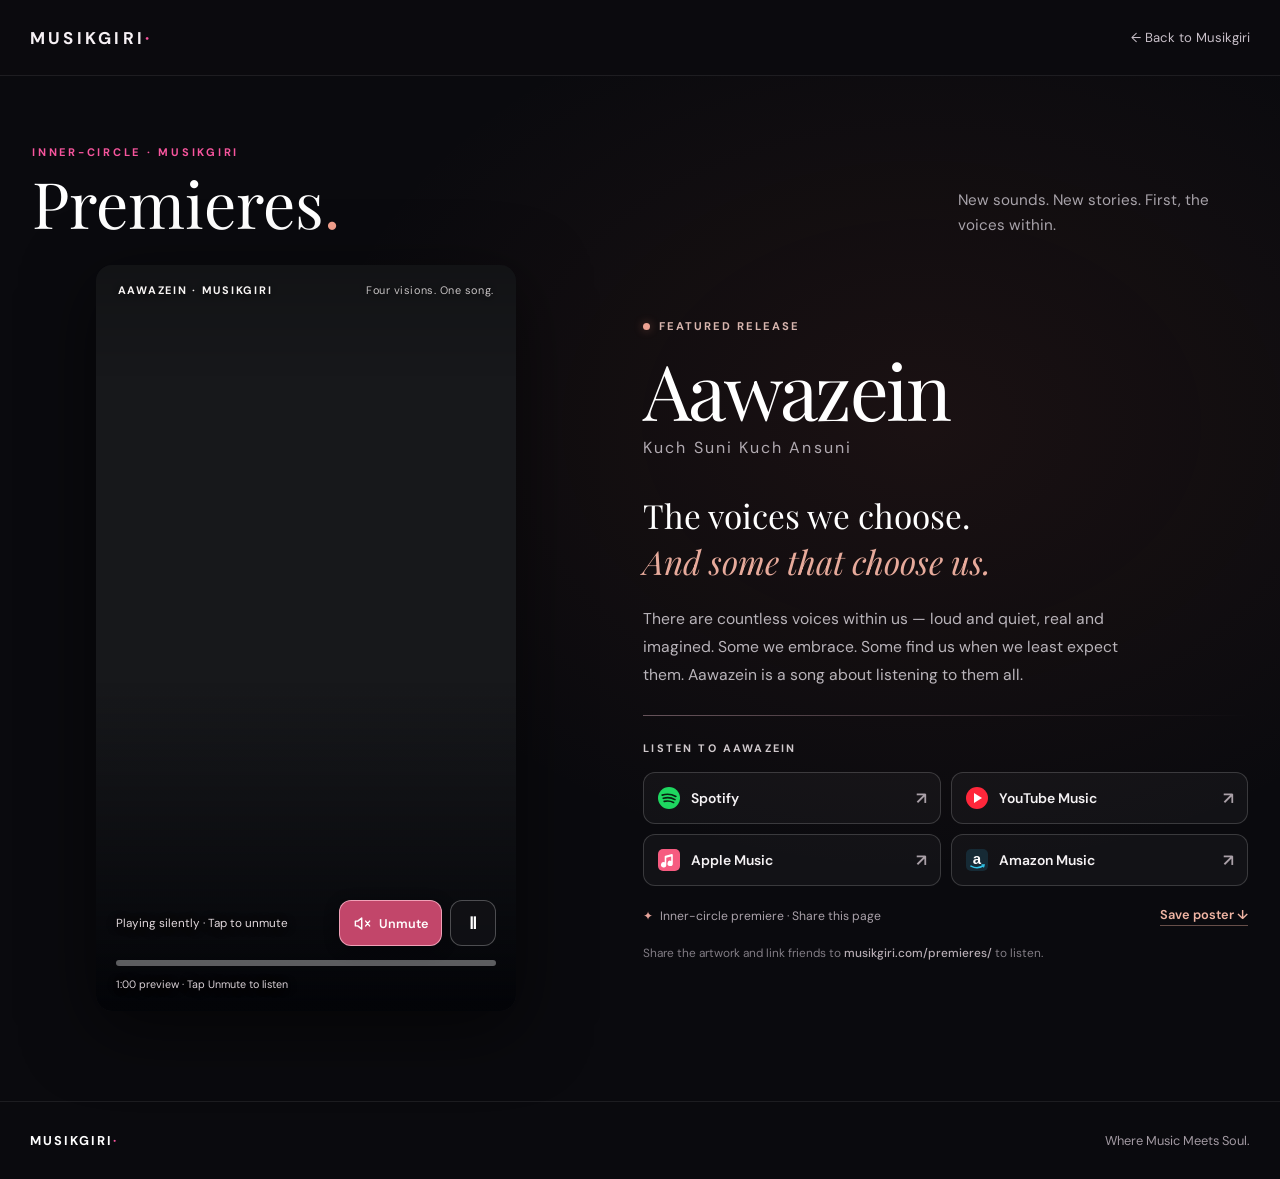
==== premieres/index.html @ 9a028ade "Add premiers option page + sound" ====
<!doctype html>
<html lang="en">
<head>
<meta charset="utf-8"><meta name="viewport" content="width=device-width,initial-scale=1"><meta name="theme-color" content="#08080d">
<title>Premieres — Musikgiri | Aawazein</title>
<meta name="description" content="Inside the Musikgiri inner circle: experience Aawazein, explore its artwork and listen to an exclusive one-minute preview.">
<meta property="og:type" content="music.song"><meta property="og:title" content="Aawazein — Musikgiri Inner-Circle Premiere">
<meta property="og:description" content="The voices we choose. And some that choose us. Listen to the Aawazein premiere.">
<meta property="og:image" content="https://musikgiri.com/assets/aawazein-premiere-share.webp">
<meta property="og:url" content="https://musikgiri.com/premieres/">
<link rel="preconnect" href="https://fonts.googleapis.com"><link rel="preconnect" href="https://fonts.gstatic.com" crossorigin>
<link href="https://fonts.googleapis.com/css2?family=DM+Sans:wght@400;500;600;700&amp;family=Playfair+Display:ital,wght@0,400;0,500;1,400;1,500&amp;display=swap" rel="stylesheet">
<link rel="stylesheet" href="../style.css"><link rel="stylesheet" href="../premieres.css"><link rel="stylesheet" href="premiere-page.css">
</head>
<body class="premieres-page">
<header class="premiere-site-header"><a class="wordmark" href="../" aria-label="Musikgiri home">MUSIKGIRI<span>·</span></a><a class="premiere-back" href="../">← Back to Musikgiri</a></header>
<main>
<section aria-labelledby="premiere-title" class="premiere-section" id="premieres" data-premiere="aawazein">
<div class="container premiere-heading">
<div><span class="eyebrow">Inner-circle · Musikgiri</span><h2 id="premiere-title">Premieres<span class="premiere-period">.</span></h2></div>
<p>New sounds. New stories. First, the voices within.</p>
</div>
<div class="container premiere-showcase">
<div aria-label="Aawazein artwork gallery" class="premiere-art">
<div aria-hidden="true" class="premiere-art-frames">
<img alt="" class="premiere-frame" fetchpriority="high" src="../assets/aawazein-premiere-01.webp"/>
<img alt="" class="premiere-frame" loading="lazy" src="../assets/aawazein-premiere-02.webp"/>
<img alt="" class="premiere-frame" loading="lazy" src="../assets/aawazein-premiere-03.webp"/>
<img alt="" class="premiere-frame" loading="lazy" src="../assets/aawazein-premiere-04.webp"/>
</div>
<span class="premiere-art-label">AAWAZEIN · MUSIKGIRI</span>
<span class="premiere-art-count">Four visions. One song.</span>
<div aria-label="Aawazein one-minute audio preview" class="premiere-audio"><audio id="premiere-audio" loop="" muted="" playsinline="" preload="metadata"><source src="../assets/aawazein-last-minute.mp3" type="audio/mpeg"/></audio><div class="premiere-audio-top"><div class="premiere-audio-copy"><span aria-live="polite" class="premiere-audio-status" id="premiere-audio-status" role="status">Sound off · Tap to unmute</span></div><div class="premiere-audio-actions"><button aria-label="Unmute the Aawazein preview" aria-pressed="false" class="premiere-audio-toggle" id="premiere-audio-toggle" type="button"><svg aria-hidden="true" class="premiere-audio-muted-icon" viewbox="0 0 24 24"><path d="M11 5 6 9H3v6h3l5 4V5ZM16 9l5 6m0-6-5 6" fill="none" stroke="currentColor" stroke-linecap="round" stroke-linejoin="round" stroke-width="1.8"></path></svg><svg aria-hidden="true" class="premiere-audio-live-icon" viewbox="0 0 24 24"><path d="M11 5 6 9H3v6h3l5 4V5ZM15 9a4 4 0 0 1 0 6m3-9a8 8 0 0 1 0 12" fill="none" stroke="currentColor" stroke-linecap="round" stroke-linejoin="round" stroke-width="1.8"></path></svg><span id="premiere-audio-toggle-label">Unmute</span></button><button aria-label="Play preview" class="premiere-audio-play" id="premiere-audio-play" title="Play or pause preview" type="button">▶</button></div></div><div aria-hidden="true" class="premiere-audio-progress"><div id="premiere-audio-progress-fill"></div></div><span class="premiere-audio-duration">1:00 preview · Tap Unmute to listen</span></div></div>
<div class="premiere-content">
<span class="premiere-kicker"><span aria-hidden="true" class="premiere-live-dot"></span> Featured release</span>
<h3>Aawazein</h3>
<p class="premiere-subtitle">Kuch Suni Kuch Ansuni</p>
<p class="premiere-quote">The voices we choose.<br/><em>And some that choose us.</em></p>
<p class="premiere-description">There are countless voices within us — loud and quiet, real and imagined. Some we embrace. Some find us when we least expect them. Aawazein is a song about listening to them all.</p>
<div class="premiere-divider"></div>
<p class="premiere-listen-label">LISTEN TO AAWAZEIN</p>
<div aria-label="Listen to Aawazein on streaming services" class="premiere-stream-links">
<a aria-label="Listen on Spotify" class="premiere-stream premiere-spotify" data-platform="spotify" href="https://open.spotify.com/track/2FLDm2KfA3FZoWF4vYCEDt?si=487e37522af543a1" rel="noopener noreferrer" target="_blank"><span aria-hidden="true" class="platform-mark"></span><span>Spotify</span><span aria-hidden="true" class="premiere-link-arrow">↗</span></a>
<a aria-label="Listen on YouTube Music" class="premiere-stream premiere-youtube" data-platform="youtube" href="https://music.youtube.com/watch?v=FbX4qgA8Who&amp;si=I5WaCI_FeO2bY_Q1" rel="noopener noreferrer" target="_blank"><span aria-hidden="true" class="platform-mark"></span><span>YouTube Music</span><span aria-hidden="true" class="premiere-link-arrow">↗</span></a>
<a aria-label="Listen on Apple Music" class="premiere-stream premiere-apple" data-platform="apple" href="https://music.apple.com/us/album/aawazein-kuch-suni-kuch-ansuni-single/6827073413" rel="noopener noreferrer" target="_blank"><span aria-hidden="true" class="platform-mark"></span><span>Apple Music</span><span aria-hidden="true" class="premiere-link-arrow">↗</span></a>
<a aria-label="Listen on Amazon Music" class="premiere-stream premiere-amazon" data-platform="amazon" href="https://music.amazon.com/tracks/B0HP9SXJ6K?marketplaceId=ATVPDKIKX0DER&amp;musicTerritory=US&amp;ref=dm_sh_dEst1hFN79Nn7c9WFbH70xwsD" rel="noopener noreferrer" target="_blank"><span aria-hidden="true" class="platform-mark"></span><span>Amazon Music</span><span aria-hidden="true" class="premiere-link-arrow">↗</span></a>
</div>
<div class="premiere-bottom-actions">
<span class="premiere-inner-circle"><span aria-hidden="true">✦</span> Inner-circle premiere · Share this page</span>
<a aria-label="Download shareable Aawazein artwork" class="premiere-download" download="Aawazein-Musikgiri-Poster.webp" href="../assets/aawazein-premiere-share.webp">Save poster ↓</a>
</div>
<p class="premiere-hint">Share the artwork and link friends to <strong>musikgiri.com/premieres/</strong> to listen.</p>
</div>
</div>
</section>
</main>
<footer class="premiere-page-footer"><a href="../">MUSIKGIRI<span>·</span></a><span>Where Music Meets Soul.</span></footer>
<script defer src="../premieres.js"></script>
</body></html>
---- style.css ----
:root{--bg:#08080d;--panel:#15121c;--pink:#f7559d;--white:#f7f1f5;--muted:#b7aeba}*{box-sizing:border-box}html{scroll-behavior:smooth}body{margin:0;background:var(--bg);color:var(--white);font-family:"DM Sans",sans-serif}a{color:inherit;text-decoration:none}button{font:inherit}.container{width:min(1220px,calc(100% - 64px));margin:auto}.nav{height:78px;position:absolute;top:0;left:0;right:0;z-index:10;display:flex;align-items:center;justify-content:space-between;padding:0 max(32px,calc((100vw - 1220px)/2));background:linear-gradient(#08080dd9,#08080d00)}.wordmark,.footer strong{font-size:17px;letter-spacing:.19em;font-weight:700}.wordmark span,.footer strong span{color:var(--pink)}.nav-links{display:flex;gap:32px;font-size:12px;letter-spacing:.16em;text-transform:uppercase}.nav-links a:hover,.text-link:hover{color:var(--pink)}.menu-toggle{display:none;color:#fff;background:none;border:0;font-size:24px;cursor:pointer}.hero{height:clamp(380px,49vw,660px);min-height:380px;position:relative;background:#050508;overflow:hidden}.hero-logo{position:absolute;inset:0;background-image:linear-gradient(to bottom,#08080d10 60%,#08080d 99%),url("assets/musikgiri-logo.webp");background-repeat:no-repeat;background-position:center,center;background-size:cover,min(100%,1450px) auto}.intro{padding:32px 0 110px;position:relative}.eyebrow{font-size:11px;font-weight:700;letter-spacing:.25em;text-transform:uppercase;color:var(--pink)}h1,h2,h3{font-family:"Playfair Display",Georgia,serif;font-weight:400}h1{font-size:clamp(54px,8.5vw,122px);line-height:1.08;letter-spacing:-.05em;margin:20px 0}em{color:var(--pink);font-weight:400}p{line-height:1.8;color:var(--muted)}.intro>p{font-size:18px;max-width:530px}.intro-actions{display:flex;gap:27px;align-items:center;margin-top:32px}.button{background:var(--pink);border:1px solid var(--pink);border-radius:5px;color:#160913;font-size:13px;font-weight:700;padding:16px 25px;display:inline-flex;gap:20px;align-items:center;justify-content:center;transition:transform .2s}.button:hover{transform:translateY(-2px)}.text-link{font-size:13px}.section{padding:85px 0 120px}.section-head{display:flex;justify-content:space-between;align-items:end;gap:20px;margin-bottom:35px}.section-head h2{font-size:clamp(48px,6vw,84px);margin:7px 0}.section-head p{max-width:270px}.release-grid{display:grid;grid-template-columns:repeat(2,minmax(0,1fr));gap:24px}.release{border:1px solid #433143;border-radius:12px;background:linear-gradient(135deg,#19121d,#101016);padding:18px;display:grid;grid-template-columns:43% 1fr;gap:22px;align-items:center}.release img{width:100%;aspect-ratio:1;object-fit:cover;border-radius:6px}.release h3{font-size:clamp(27px,3vw,45px);margin:0 0 10px}.release p{font-size:13px;margin:0 0 23px}.platforms{display:flex;flex-wrap:wrap;gap:8px}.platforms a{font-size:11px;border:1px solid #5e4058;border-radius:5px;padding:9px 11px;transition:background .2s}.platforms a:hover{background:#50203d}.unavailable{font-size:12px;color:#b9a5b5}.experience-wrap{background:linear-gradient(110deg,#16101a,#21111c 50%,#0d0d14);border-top:1px solid #322331;border-bottom:1px solid #322331}.experience{display:grid;grid-template-columns:1fr 45%;gap:60px;align-items:center;padding-top:70px;padding-bottom:70px}.experience h2,.about h2,.connect h2{font-size:clamp(46px,6vw,80px);line-height:1.15;letter-spacing:-.035em;margin:20px 0}.experience p{max-width:500px}.experience-art img{display:block;width:100%;height:500px;object-fit:cover;object-position:center 30%;border-radius:10px;filter:saturate(.8)}.coming{display:inline-block;margin-top:25px;border:1px solid #664259;border-radius:5px;padding:14px 19px;color:#d8b7c9;font-size:13px}.about{padding-top:120px;padding-bottom:120px}.about p{max-width:650px;font-size:17px}.connect{background:radial-gradient(ellipse at 70% 50%,#55203966,transparent 55%),#151018;border-top:1px solid #3c2637;border-bottom:1px solid #3c2637}.connect-inner{padding-top:65px;padding-bottom:65px;display:flex;align-items:center;justify-content:space-between;gap:20px}.connect h2{margin:10px 0}.connect p{margin:0}.footer{display:flex;justify-content:space-between;align-items:center;gap:25px;padding-top:48px;padding-bottom:55px;flex-wrap:wrap}.footer p{font-size:12px}.footer small{color:#8e8792}.social-links{display:flex;gap:12px;flex-wrap:wrap}.social-links a{font-size:12px;border:1px solid #584251;padding:10px 14px;border-radius:5px}.social-links a:hover{border-color:var(--pink)}@media(max-width:850px){.release-grid{grid-template-columns:1fr}.experience{grid-template-columns:1fr}.experience-art img{height:420px}.intro{padding-bottom:70px}.section{padding:65px 0 85px}}@media(max-width:620px){.container{width:calc(100% - 36px)}.nav{height:64px;padding:0 18px}.menu-toggle{display:block}.nav-links{display:none;position:absolute;top:64px;left:0;right:0;background:#141019;padding:25px 20px;flex-direction:column;gap:24px;border-bottom:1px solid #483447}.nav-links.open{display:flex}.hero{height:360px;min-height:360px}.hero-logo{background-size:cover,185% auto;background-position:center,center 49%}.intro{padding-top:30px}.intro h1{font-size:clamp(50px,13vw,76px)}.intro-actions{align-items:flex-start;flex-direction:column;gap:20px}.section-head{display:block}.release{grid-template-columns:38% 1fr;gap:15px;padding:12px}.release h3{font-size:30px}.platforms a{padding:8px;font-size:10px}.experience{gap:25px}.experience-art img{height:380px}.connect-inner{flex-direction:column;align-items:flex-start}.footer{align-items:flex-start;flex-direction:column}}@media(prefers-reduced-motion:reduce){html{scroll-behavior:auto}.button{transition:none}}
/* V3: logo has its own clean, uncluttered stage. No image cropping. */
.hero{height:auto;min-height:0;padding:92px 0 22px;background:#08080d;display:flex;justify-content:center;align-items:center;overflow:visible}
.hero-logo{position:static;display:block;width:min(100%,1500px);height:auto;object-fit:contain;background:none}
.intro{padding-top:36px}
.experience{grid-template-columns:minmax(0,1fr) minmax(0,440px);align-items:center}
.experience-art{display:flex;align-items:center;justify-content:center}
.experience-art img{display:block;width:100%;max-width:440px;height:auto;aspect-ratio:9/16;object-fit:contain;object-position:center;filter:none;border-radius:8px;box-shadow:0 22px 80px #0009}
@media(max-width:850px){.experience{grid-template-columns:1fr;gap:38px}.experience-art img{width:min(100%,440px);height:auto;max-height:none}}
@media(max-width:620px){.hero{padding:74px 0 8px;min-height:0;height:auto}.hero-logo{width:100%;height:auto;object-fit:contain}.intro{padding-top:24px}.experience-art img{width:min(100%,390px);height:auto;aspect-ratio:9/16;object-fit:contain}}

.artist-links{display:flex;gap:10px;flex-wrap:wrap;margin-top:34px}
.artist-links a,.social-links a{display:inline-flex;align-items:center;justify-content:center;gap:9px;padding:12px 15px;border:1px solid #564052;border-radius:999px;color:#e7d9e4;background:#1b1420;font-size:12px;transition:border-color .2s,background .2s,transform .2s}
.artist-links a:hover,.social-links a:hover{border-color:var(--pink);background:#341b2c;transform:translateY(-2px)}
.artist-links svg,.social-links svg{flex:none}
.social-links{display:flex;gap:9px;flex-wrap:wrap}
.social-links a{border-radius:999px;padding:10px 12px}
@media(max-width:620px){.artist-links{gap:8px;margin-top:27px}.artist-links a{font-size:11px;padding:10px 12px}.social-links a{font-size:11px}}
@media(prefers-reduced-motion:reduce){.artist-links a,.social-links a{transition:none}}

/* V5: platform logos in the top navigation, clean and unobtrusive. */
.nav{gap:22px}
.nav-links{margin-left:auto}
.header-socials{display:flex;align-items:center;gap:5px;flex-shrink:0}
.header-socials a,.social-links a{display:inline-flex;align-items:center;justify-content:center;width:37px;height:37px;min-width:37px;padding:0;border:1px solid transparent;border-radius:50%;color:#e8dce5;background:transparent;transition:background .2s,color .2s,border-color .2s,transform .2s}
.header-socials a:hover,.social-links a:hover{color:#fff;background:#47203b;border-color:#a84d7b;transform:translateY(-2px)}
.header-socials svg,.social-links svg{width:19px;height:19px}
.social-links{display:flex;align-items:center;gap:5px}
.social-links a{border:1px solid #594053;background:#1a1320;width:39px;height:39px}
@media(max-width:1080px){.nav{gap:10px}.nav-links{gap:15px}.header-socials{gap:1px}.header-socials a{width:33px;min-width:33px;height:33px}}
@media(max-width:780px){.nav{height:112px;align-items:flex-start;padding-top:19px;position:absolute}.wordmark{margin-top:4px}.menu-toggle{display:block;margin-left:auto;margin-top:0}.nav-links{display:none;position:absolute;top:112px;left:0;right:0;background:#141019;padding:25px 20px;flex-direction:column;gap:24px;border-bottom:1px solid #483447}.nav-links.open{display:flex}.header-socials{position:absolute;left:50%;transform:translateX(-50%);top:65px;gap:12px}.header-socials a{width:36px;height:36px;min-width:36px}.hero{padding-top:126px}}
@media(max-width:620px){.nav{height:112px;padding:16px 18px 0}.header-socials{top:61px;gap:12px}.hero{padding-top:124px}}
@media(max-width:360px){.header-socials{gap:7px}}
@media(prefers-reduced-motion:reduce){.header-socials a,.social-links a{transition:none}}
---- premieres.css ----
/* Musikgiri premieres: self-contained; does not change the existing Story Wall or lyrics dialogs. */
#premieres {scroll-margin-top: 84px; background: radial-gradient(ellipse at 72% 34%, rgba(194,91,62,.09), transparent 47%), #0a0a0e; padding: clamp(48px, 6vw, 90px) 0 clamp(55px, 7vw, 100px); color:#f9f6f4;}
#premieres * {box-sizing:border-box}
#premieres .premiere-heading {display:flex;align-items:end;justify-content:space-between;gap:30px;margin-bottom:clamp(24px,4vw,44px)}
#premieres .premiere-heading h2 {font-family:'Playfair Display',Georgia,serif;font-size:clamp(2.8rem,5vw,5.2rem);font-weight:400;line-height:1.06;margin:8px 0 0;color:#fff}
#premieres .premiere-period {color:#f4a18e}
#premieres .premiere-heading > p {max-width:290px;color:#a8a3aa;font-size:.95rem;line-height:1.6;margin:0}
#premieres .premiere-showcase {display:grid;grid-template-columns:minmax(0, 1.03fr) minmax(0, .97fr);gap:clamp(28px,5vw,76px);align-items:center}
#premieres .premiere-art {position:relative;aspect-ratio:941 / 1420;max-height:720px;min-height:400px;overflow:hidden;border-radius:16px;background:#17181b;box-shadow:0 22px 75px rgba(0,0,0,.48);isolation:isolate}
#premieres .premiere-art:after {content:'';position:absolute;inset:0;pointer-events:none;background:linear-gradient(0deg,rgba(4,5,9,.72) 0%,transparent 20%,transparent 82%,rgba(0,0,0,.2) 100%);z-index:2}
#premieres .premiere-art-frames {position:absolute;inset:0}
#premieres .premiere-frame {position:absolute;inset:0;width:100%;height:100%;object-fit:cover;object-position:center 38%;opacity:0;animation:premiereDissolve 28s infinite;will-change:opacity,transform}
#premieres .premiere-frame:nth-child(1){animation-delay:0s}
#premieres .premiere-frame:nth-child(2){animation-delay:-21s}
#premieres .premiere-frame:nth-child(3){animation-delay:-14s}
#premieres .premiere-frame:nth-child(4){animation-delay:-7s}
@keyframes premiereDissolve {0%, 21% {opacity:1;transform:scale(1)} 25%, 96% {opacity:0;transform:scale(1.025)} 100% {opacity:1;transform:scale(1)}}
#premieres .premiere-art-label,#premieres .premiere-art-count {position:absolute;z-index:3;bottom:19px;color:#f8f5f4;font-size:.68rem;letter-spacing:.16em;text-shadow:0 1px 8px #000}
#premieres .premiere-art-label {left:22px;font-weight:700}
#premieres .premiere-art-count {right:22px;color:#c6c2c3;letter-spacing:.05em}
#premieres .premiere-content {min-width:0;padding:10px 0}
#premieres .premiere-kicker {display:inline-flex;align-items:center;gap:9px;color:#d7b5ae;letter-spacing:.18em;text-transform:uppercase;font-size:.7rem;font-weight:700}
#premieres .premiere-live-dot {width:7px;height:7px;background:#eea393;border-radius:50%;box-shadow:0 0 10px rgba(239,139,115,.4)}
#premieres .premiere-content h3 {font-family:'Playfair Display',Georgia,serif;font-size:clamp(3.3rem,6vw,6.7rem);font-weight:400;letter-spacing:-.035em;line-height:1.06;margin:14px 0 4px;color:#fff}
#premieres .premiere-subtitle {font-size:clamp(.85rem,1.3vw,1rem);letter-spacing:.13em;color:#b1aab1;margin:0 0 30px}
#premieres .premiere-quote {font-family:'Playfair Display',Georgia,serif;font-size:clamp(1.5rem,2.6vw,2.6rem);line-height:1.38;margin:0 0 20px;color:#fff}
#premieres .premiere-quote em {color:#e7aa9b;font-weight:400}
#premieres .premiere-description {font-size:.98rem;line-height:1.8;color:#b9b4ba;max-width:490px;margin:0}
#premieres .premiere-divider {height:1px;background:linear-gradient(90deg,#66535a,transparent);margin:26px 0 23px}
#premieres .premiere-listen-label {font-size:.68rem;font-weight:700;letter-spacing:.2em;color:#d0c9cc;margin:0 0 13px}
#premieres .premiere-stream-links {display:grid;grid-template-columns:repeat(2,minmax(0,1fr));gap:10px}
#premieres .premiere-stream {display:flex;align-items:center;gap:10px;min-height:52px;border:1px solid rgba(255,255,255,.17);border-radius:12px;background:rgba(255,255,255,.035);color:#f5f2f4;text-decoration:none;padding:10px 13px;font-size:.87rem;font-weight:600;transition:background .2s,border-color .2s,transform .2s}
#premieres .premiere-stream:hover,#premieres .premiere-stream:focus-visible {background:rgba(255,255,255,.1);border-color:#e8a49b;transform:translateY(-2px)}
#premieres .premiere-stream:focus-visible,#premieres .premiere-download:focus-visible {outline:2px solid #f0b5a4;outline-offset:3px}
#premieres .premiere-stream .platform-mark {flex:0 0 24px;width:24px;height:24px;display:inline-flex;align-items:center;justify-content:center}
#premieres .premiere-stream .platform-mark svg {width:24px;height:24px}
#premieres .premiere-link-arrow {margin-left:auto;font-size:1.05rem;color:#aaa0a8}
#premieres .premiere-bottom-actions {display:flex;align-items:center;justify-content:space-between;gap:14px;flex-wrap:wrap;margin-top:20px}
#premieres .premiere-inner-circle {display:inline-flex;gap:7px;align-items:center;color:#a9a1a9;font-size:.76rem;line-height:1.5}
#premieres .premiere-inner-circle span {color:#e8a49b}
#premieres .premiere-download {color:#f0b5a4;text-decoration:none;font-size:.8rem;font-weight:600;border-bottom:1px solid rgba(240,181,164,.4);padding-bottom:2px}
#premieres .premiere-hint {color:#817c84;font-size:.74rem;line-height:1.6;margin:18px 0 0}
#premieres .premiere-hint strong {color:#b7adb4;font-weight:500;overflow-wrap:anywhere}
/* Icons only on existing music cards, with screen-reader labels retained. */
#release-grid .platforms a.musik-platform-icon {display:inline-flex;align-items:center;justify-content:center;min-width:42px;min-height:42px;width:44px;height:44px;border-radius:12px;padding:9px;line-height:1;background:rgba(255,255,255,.055);border:1px solid rgba(255,255,255,.13);transition:background .2s,border-color .2s,transform .2s;color:#eee;text-decoration:none}
#release-grid .platforms a.musik-platform-icon:hover,#release-grid .platforms a.musik-platform-icon:focus-visible {background:rgba(255,255,255,.13);border-color:#f0b5a4;transform:translateY(-2px)}
#release-grid .platforms a.musik-platform-icon svg {width:24px;height:24px;display:block}
#release-grid .platforms {display:flex;gap:9px;flex-wrap:wrap}
@media(max-width:850px){#premieres .premiere-showcase {grid-template-columns:minmax(0,1fr);gap:30px}#premieres .premiere-art {width:min(100%,470px);min-height:0;max-height:none;aspect-ratio:941/1350;margin-inline:auto}#premieres .premiere-content {width:min(100%,650px);margin-inline:auto}#premieres .premiere-heading {align-items:start}#premieres .premiere-heading > p {max-width:210px}}
@media(max-width:560px){#premieres {padding:50px 0 64px}#premieres .premiere-heading {display:block}#premieres .premiere-heading > p {max-width:none;margin-top:12px}#premieres .premiere-art {width:100%;aspect-ratio:941/1180;border-radius:12px}#premieres .premiere-art-count {display:none}#premieres .premiere-content h3 {font-size:3.7rem}#premieres .premiere-quote {font-size:1.7rem}#premieres .premiere-description {font-size:.94rem}#premieres .premiere-stream {min-height:54px;padding:10px;font-size:.79rem;gap:7px}#premieres .premiere-stream .platform-mark,#premieres .premiere-stream .platform-mark svg {width:21px;height:21px;flex-basis:21px}#premieres .premiere-link-arrow {font-size:.85rem}#premieres .premiere-art-label {font-size:.6rem}}
@media(max-width:340px){#premieres .premiere-stream-links {grid-template-columns:1fr}}
@media(prefers-reduced-motion:reduce){#premieres .premiere-frame {animation:none!important;opacity:0;transform:none}#premieres .premiere-frame:first-child {opacity:1}#premieres .premiere-stream,#release-grid .platforms a.musik-platform-icon {transition:none}}
/* One-minute preview: intentionally quiet until a visitor explicitly unmutes. */
#premieres .premiere-audio {margin:22px 0 4px;padding:17px 18px 14px;border:1px solid rgba(235,169,151,.38);border-radius:15px;background:linear-gradient(125deg,rgba(222,132,111,.12),rgba(255,255,255,.025));box-shadow:0 9px 28px rgba(0,0,0,.13)}
#premieres .premiere-audio-top {display:flex;justify-content:space-between;align-items:center;gap:14px}
#premieres .premiere-audio-copy {display:flex;flex-direction:column;gap:3px;min-width:0}
#premieres .premiere-audio-eyebrow {font-size:.64rem;letter-spacing:.16em;font-weight:700;color:#e9a899}
#premieres .premiere-audio-copy strong {font-family:'Playfair Display',Georgia,serif;font-size:clamp(1.15rem,2vw,1.45rem);font-weight:500;color:#fff}
#premieres .premiere-audio-status {font-size:.76rem;color:#c4b8b9}
#premieres .premiere-audio-actions {display:flex;align-items:center;gap:8px;flex-shrink:0}
#premieres .premiere-audio-toggle,#premieres .premiere-audio-play {display:inline-flex;justify-content:center;align-items:center;gap:7px;min-height:46px;border-radius:12px;border:1px solid rgba(255,255,255,.26);cursor:pointer;font:600 .79rem 'DM Sans',sans-serif;transition:background .2s,border-color .2s;color:#fff}
#premieres .premiere-audio-toggle {padding:9px 13px;background:#b85473;border-color:#d7748c}
#premieres .premiere-audio-toggle:hover,#premieres .premiere-audio-toggle:focus-visible {background:#d26a89}
#premieres .premiere-audio-toggle.is-unmuted {background:rgba(255,255,255,.11);border-color:rgba(255,255,255,.28)}
#premieres .premiere-audio-toggle svg {width:19px;height:19px}
#premieres .premiere-audio-toggle .premiere-audio-live-icon {display:none}
#premieres .premiere-audio-toggle.is-unmuted .premiere-audio-muted-icon {display:none}
#premieres .premiere-audio-toggle.is-unmuted .premiere-audio-live-icon {display:block}
#premieres .premiere-audio-play {width:46px;background:rgba(255,255,255,.08);font-size:1rem}
#premieres .premiere-audio-play:hover {background:rgba(255,255,255,.17)}
#premieres .premiere-audio-toggle:focus-visible,#premieres .premiere-audio-play:focus-visible {outline:2px solid #fff;outline-offset:3px}
#premieres .premiere-audio-progress {height:3px;border-radius:4px;background:rgba(255,255,255,.18);overflow:hidden;margin:16px 0 7px}
#premieres #premiere-audio-progress-fill {height:100%;width:0;background:#ed9db4;transition:width .2s linear}
#premieres .premiere-audio-duration {font-size:.69rem;color:#aaa0a5}
@media(max-width:460px){#premieres .premiere-audio {padding:14px 12px}#premieres .premiere-audio-top {align-items:flex-start;flex-direction:column}#premieres .premiere-audio-actions {width:100%}#premieres .premiere-audio-toggle {flex:1}#premieres .premiere-audio-play {flex:0 0 46px}}
@media(prefers-reduced-motion:reduce){#premieres #premiere-audio-progress-fill {transition:none}}

/* Overlay the audio controls directly on the dissolving poster. */
#premieres .premiere-art:after {background:linear-gradient(0deg,rgba(2,3,7,.96) 0%,rgba(2,3,7,.55) 18%,transparent 44%,transparent 85%,rgba(0,0,0,.2) 100%)}
#premieres .premiere-art-label,#premieres .premiere-art-count {top:18px;bottom:auto}
#premieres .premiere-audio {position:absolute;z-index:5;bottom:0;left:0;right:0;margin:0;padding:18px 20px 18px;border:0;border-radius:0;background:none;box-shadow:none;color:#fff;text-shadow:0 1px 9px rgba(0,0,0,.75)}
#premieres .premiere-audio-top {flex-direction:row;align-items:center;gap:12px}
#premieres .premiere-audio-copy {gap:3px}
#premieres .premiere-audio-eyebrow {font-size:.63rem;color:#ffb9c6}
#premieres .premiere-audio-copy strong {font-size:clamp(1rem,2vw,1.23rem)}
#premieres .premiere-audio-status {font-size:.73rem;color:#e1d8dd}
#premieres .premiere-audio-actions {width:auto;flex-direction:row;align-items:center;gap:8px}
#premieres .premiere-audio-toggle {flex:0 0 auto;background:rgba(211,77,116,.92);border-color:rgba(255,190,209,.75);padding:10px 13px;min-height:46px;box-shadow:0 3px 15px rgba(0,0,0,.3)}
#premieres .premiere-audio-play {flex:0 0 46px;background:rgba(20,20,24,.72);min-height:46px}
#premieres .premiere-audio-progress {height:5px;margin:14px 0 6px;background:rgba(255,255,255,.35);border-radius:10px}
#premieres #premiere-audio-progress-fill {background:linear-gradient(90deg,#e2a5b3,#fff);border-radius:10px}
#premieres .premiere-audio-duration {font-size:.67rem;color:#d8d0d6}
@media(max-width:560px){
  #premieres .premiere-art-label {top:14px;left:14px}
  #premieres .premiere-audio {padding:13px 13px 14px}
  #premieres .premiere-audio-top {flex-direction:row;align-items:center;gap:8px}
  #premieres .premiere-audio-copy strong {font-size:1rem}
  #premieres .premiere-audio-eyebrow {font-size:.57rem;letter-spacing:.09em}
  #premieres .premiere-audio-status {font-size:.67rem}
  #premieres .premiere-audio-actions {width:auto;gap:6px}
  #premieres .premiere-audio-toggle {padding:8px 9px;min-height:44px;font-size:.73rem}
  #premieres .premiere-audio-toggle svg {width:17px;height:17px}
  #premieres .premiere-audio-play {flex:0 0 44px;width:44px;min-height:44px}
}
@media(max-width:370px){#premieres .premiere-audio-copy strong {font-size:.89rem}#premieres .premiere-audio-status {font-size:.6rem}#premieres .premiere-audio-toggle {gap:4px}}
---- premieres/premiere-page.css ----
/* Dedicated premiere collection page; the existing artwork and controls remain intact. */
.premieres-page {background:#0a0a0e;min-height:100vh;}
.premiere-site-header {min-height:76px;padding:16px max(24px,calc((100vw - 1220px)/2));display:flex;justify-content:space-between;align-items:center;gap:18px;border-bottom:1px solid rgba(255,255,255,.08);background:#0b0a0e;}
.premiere-back {color:#c8bfc8;font-size:.82rem;white-space:nowrap;}
.premiere-back:hover,.premiere-back:focus-visible {color:#f6a4bd;}
.premieres-page #premieres {padding-top:clamp(32px,5vw,68px);}
/* All poster frames use the original 9:16 format, including on narrow phones. */
.premieres-page #premieres .premiere-art {aspect-ratio:9/16;width:min(100%,420px);height:auto;min-height:0;max-height:none;margin-inline:auto;}
.premieres-page #premieres .premiere-frame {object-fit:cover;object-position:center;}
.premieres-page #premieres .premiere-showcase {grid-template-columns:minmax(0,.95fr) minmax(0,1.05fr);}
.premieres-page #premieres .premiere-art {box-shadow:0 18px 70px rgba(0,0,0,.56);}
.premieres-page #premieres .premiere-heading {margin-bottom:28px;}
.premieres-page #premieres .premiere-audio {padding-bottom:18px;}
.premieres-page #premieres .premiere-audio-progress {height:6px;}
.premiere-page-footer {display:flex;justify-content:space-between;gap:15px;align-items:center;padding:30px max(24px,calc((100vw - 1220px)/2));border-top:1px solid rgba(255,255,255,.08);color:#a39aa3;font-size:.8rem;}
.premiere-page-footer a {letter-spacing:.16em;font-weight:700;color:#fff;}
.premiere-page-footer a span {color:#f7559d;}
@media(max-width:850px){
  .premieres-page #premieres .premiere-showcase {grid-template-columns:1fr;gap:32px;}
  .premieres-page #premieres .premiere-art {width:min(100%,440px);}
  .premieres-page #premieres .premiere-content {width:min(100%,560px);}
}
@media(max-width:560px){
  .premiere-site-header {min-height:62px;padding:12px 18px;}
  .premiere-back {font-size:.75rem;}
  .premieres-page #premieres {padding:24px 0 52px;}
  .premieres-page #premieres .premiere-heading {margin-bottom:18px;}
  .premieres-page #premieres .premiere-heading h2 {font-size:2.65rem;}
  .premieres-page #premieres .premiere-art {width:min(100%,390px);aspect-ratio:9/16;border-radius:12px;}
  .premieres-page #premieres .premiere-audio-top {gap:6px;}
  .premieres-page #premieres .premiere-audio-copy {max-width:43%;}
  .premieres-page #premieres .premiere-audio-status {line-height:1.3;}
  .premieres-page #premieres .premiere-audio-actions {margin-left:auto;}
  .premieres-page #premieres .premiere-art-label {font-size:.59rem;}
  .premiere-page-footer {padding:26px 18px;flex-wrap:wrap;}
}
@media(max-width:370px){
  .premieres-page #premieres .premiere-audio-copy {max-width:38%;}
  .premieres-page #premieres .premiere-audio-toggle {padding:8px;}
}
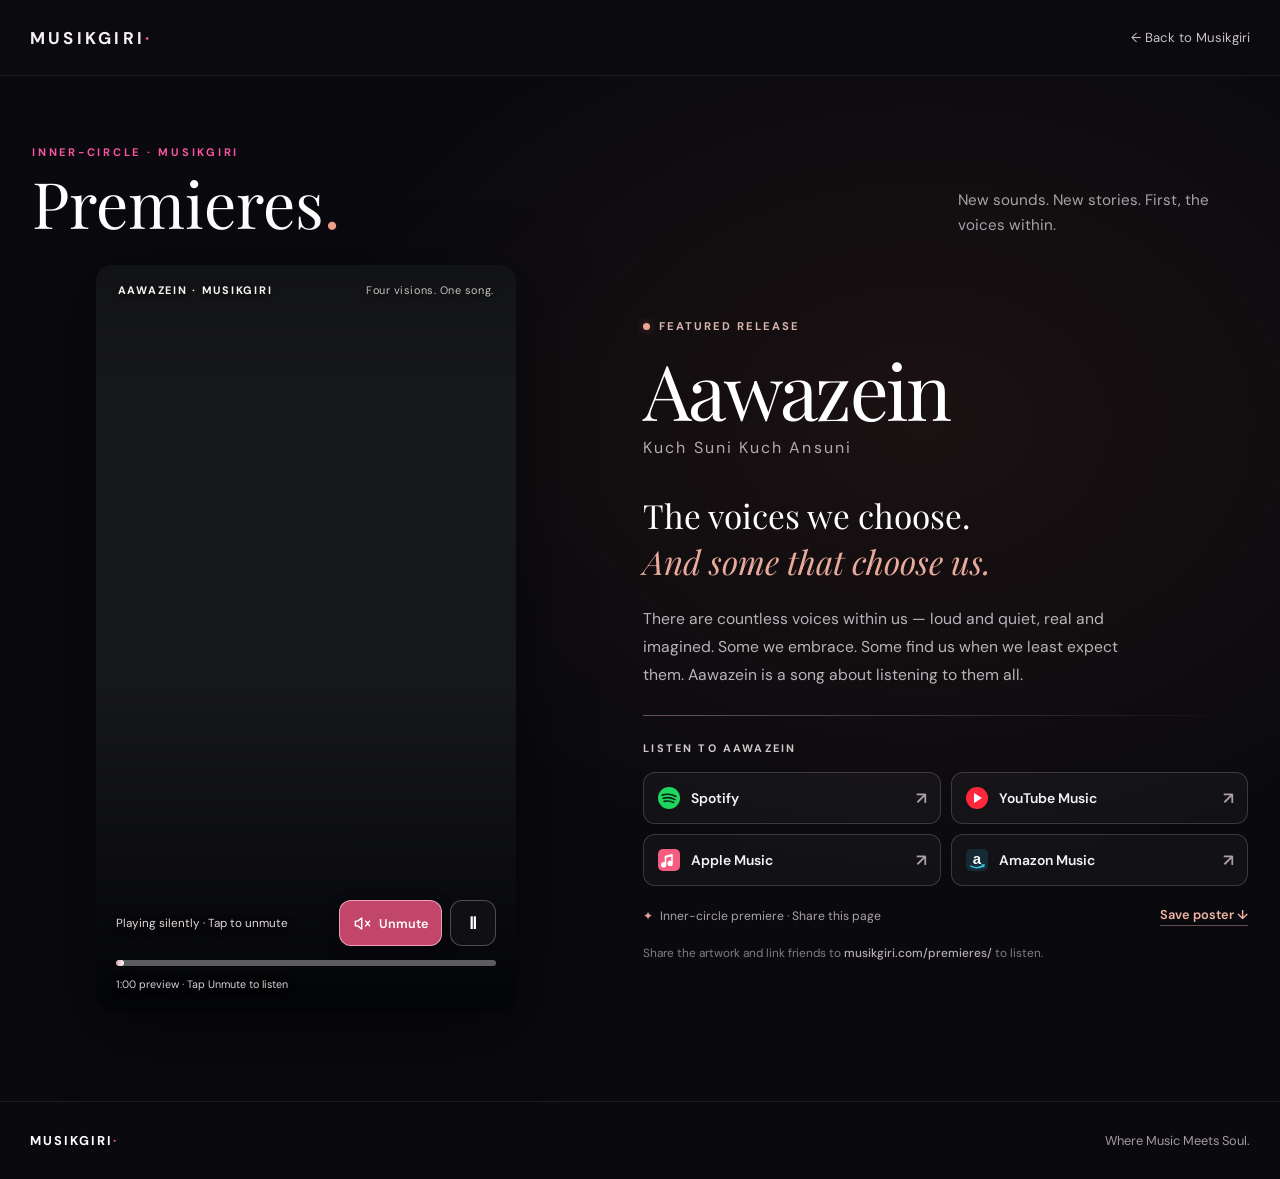
==== commit 627e33d3: "refine mobile primiere layout" ====
--- a/premieres/index.html
+++ b/premieres/index.html
@@ -1,25 +1,31 @@
-<!doctype html>
+<!DOCTYPE html>
+
 <html lang="en">
 <head>
-<meta charset="utf-8"><meta name="viewport" content="width=device-width,initial-scale=1"><meta name="theme-color" content="#08080d">
+<meta charset="utf-8"/><meta content="width=device-width,initial-scale=1" name="viewport"/><meta content="#08080d" name="theme-color"/>
 <title>Premieres — Musikgiri | Aawazein</title>
-<meta name="description" content="Inside the Musikgiri inner circle: experience Aawazein, explore its artwork and listen to an exclusive one-minute preview.">
-<meta property="og:type" content="music.song"><meta property="og:title" content="Aawazein — Musikgiri Inner-Circle Premiere">
-<meta property="og:description" content="The voices we choose. And some that choose us. Listen to the Aawazein premiere.">
-<meta property="og:image" content="https://musikgiri.com/assets/aawazein-premiere-share.webp">
-<meta property="og:url" content="https://musikgiri.com/premieres/">
-<link rel="preconnect" href="https://fonts.googleapis.com"><link rel="preconnect" href="https://fonts.gstatic.com" crossorigin>
-<link href="https://fonts.googleapis.com/css2?family=DM+Sans:wght@400;500;600;700&amp;family=Playfair+Display:ital,wght@0,400;0,500;1,400;1,500&amp;display=swap" rel="stylesheet">
-<link rel="stylesheet" href="../style.css"><link rel="stylesheet" href="../premieres.css"><link rel="stylesheet" href="premiere-page.css">
+<meta content="Inside the Musikgiri inner circle: experience Aawazein, explore its artwork and listen to an exclusive one-minute preview." name="description"/>
+<meta content="music.song" property="og:type"/><meta content="Aawazein — Musikgiri Inner-Circle Premiere" property="og:title"/>
+<meta content="The voices we choose. And some that choose us. Listen to the Aawazein premiere." property="og:description"/>
+<meta content="https://musikgiri.com/assets/aawazein-premiere-share.webp" property="og:image"/>
+<meta content="https://musikgiri.com/premieres/" property="og:url"/>
+<link href="https://fonts.googleapis.com" rel="preconnect"/><link crossorigin="" href="https://fonts.gstatic.com" rel="preconnect"/>
+<link href="https://fonts.googleapis.com/css2?family=DM+Sans:wght@400;500;600;700&amp;family=Playfair+Display:ital,wght@0,400;0,500;1,400;1,500&amp;display=swap" rel="stylesheet"/>
+<link href="../style.css" rel="stylesheet"/><link href="../premieres.css" rel="stylesheet"/><link href="premiere-page.css" rel="stylesheet"/>
 </head>
 <body class="premieres-page">
-<header class="premiere-site-header"><a class="wordmark" href="../" aria-label="Musikgiri home">MUSIKGIRI<span>·</span></a><a class="premiere-back" href="../">← Back to Musikgiri</a></header>
+<header class="premiere-site-header"><a aria-label="Musikgiri home" class="wordmark" href="../">MUSIKGIRI<span>·</span></a><a class="premiere-back" href="../">← Back to Musikgiri</a></header>
 <main>
-<section aria-labelledby="premiere-title" class="premiere-section" id="premieres" data-premiere="aawazein">
+<section aria-labelledby="premiere-title" class="premiere-section" data-premiere="aawazein" id="premieres">
 <div class="container premiere-heading">
 <div><span class="eyebrow">Inner-circle · Musikgiri</span><h2 id="premiere-title">Premieres<span class="premiere-period">.</span></h2></div>
 <p>New sounds. New stories. First, the voices within.</p>
-</div>
+</div><div aria-label="Aawazein streaming links" class="container premiere-mobile-listen"><h3>Aawazein</h3><p class="premiere-mobile-subtitle">The voices we choose. And some that choose us.</p><p class="premiere-mobile-label">LISTEN NOW</p><div aria-label="Listen to Aawazein on streaming services" class="premiere-stream-links premiere-mobile-stream-links">
+<a aria-label="Listen on Spotify" class="premiere-stream premiere-spotify" data-platform="spotify" href="https://open.spotify.com/track/2FLDm2KfA3FZoWF4vYCEDt?si=487e37522af543a1" rel="noopener noreferrer" target="_blank"><span aria-hidden="true" class="platform-mark"></span><span>Spotify</span><span aria-hidden="true" class="premiere-link-arrow">↗</span></a>
+<a aria-label="Listen on YouTube Music" class="premiere-stream premiere-youtube" data-platform="youtube" href="https://music.youtube.com/watch?v=FbX4qgA8Who&amp;si=I5WaCI_FeO2bY_Q1" rel="noopener noreferrer" target="_blank"><span aria-hidden="true" class="platform-mark"></span><span>YouTube Music</span><span aria-hidden="true" class="premiere-link-arrow">↗</span></a>
+<a aria-label="Listen on Apple Music" class="premiere-stream premiere-apple" data-platform="apple" href="https://music.apple.com/us/album/aawazein-kuch-suni-kuch-ansuni-single/6827073413" rel="noopener noreferrer" target="_blank"><span aria-hidden="true" class="platform-mark"></span><span>Apple Music</span><span aria-hidden="true" class="premiere-link-arrow">↗</span></a>
+<a aria-label="Listen on Amazon Music" class="premiere-stream premiere-amazon" data-platform="amazon" href="https://music.amazon.com/tracks/B0HP9SXJ6K?marketplaceId=ATVPDKIKX0DER&amp;musicTerritory=US&amp;ref=dm_sh_dEst1hFN79Nn7c9WFbH70xwsD" rel="noopener noreferrer" target="_blank"><span aria-hidden="true" class="platform-mark"></span><span>Amazon Music</span><span aria-hidden="true" class="premiere-link-arrow">↗</span></a>
+</div></div>
 <div class="container premiere-showcase">
 <div aria-label="Aawazein artwork gallery" class="premiere-art">
 <div aria-hidden="true" class="premiere-art-frames">
@@ -55,5 +61,5 @@
 </section>
 </main>
 <footer class="premiere-page-footer"><a href="../">MUSIKGIRI<span>·</span></a><span>Where Music Meets Soul.</span></footer>
-<script defer src="../premieres.js"></script>
+<script defer="" src="../premieres.js"></script>
 </body></html>
--- a/premieres/premiere-page.css
+++ b/premieres/premiere-page.css
@@ -38,3 +38,23 @@
   .premieres-page #premieres .premiere-audio-copy {max-width:38%;}
   .premieres-page #premieres .premiere-audio-toggle {padding:8px;}
 }
+
+/* Mobile-first listening: platform choices immediately above the 9:16 poster. */
+.premieres-page #premieres .premiere-mobile-listen {display:none;}
+@media (max-width:850px) {
+  .premieres-page #premieres .premiere-mobile-listen {display:block;margin-bottom:22px;}
+  .premieres-page #premieres .premiere-mobile-listen h3 {font-family:'Playfair Display',Georgia,serif;font-size:clamp(2.2rem,7vw,3.2rem);font-weight:400;line-height:1.1;color:#fff;margin:0 0 6px;}
+  .premieres-page #premieres .premiere-mobile-subtitle {font-size:.9rem;line-height:1.5;color:#c8bac3;margin:0 0 15px;}
+  .premieres-page #premieres .premiere-mobile-label {font-size:.67rem;font-weight:700;letter-spacing:.18em;color:#d0c9cc;margin:0 0 10px;}
+  .premieres-page #premieres .premiere-mobile-stream-links {display:grid;grid-template-columns:repeat(4,minmax(0,1fr));gap:8px;}
+  .premieres-page #premieres .premiere-mobile-stream-links .premiere-stream {display:flex;flex-direction:column;justify-content:center;gap:6px;min-width:0;min-height:73px;padding:9px 3px;font-size:.67rem;text-align:center;line-height:1.2;}
+  .premieres-page #premieres .premiere-mobile-stream-links .premiere-stream .platform-mark {flex:0 0 24px;}
+  .premieres-page #premieres .premiere-mobile-stream-links .premiere-link-arrow {display:none;}
+  .premieres-page #premieres .premiere-content > h3,
+  .premieres-page #premieres .premiere-content > .premiere-listen-label,
+  .premieres-page #premieres .premiere-content > .premiere-stream-links {display:none;}
+}
+@media (max-width:370px) {
+  .premieres-page #premieres .premiere-mobile-stream-links {gap:5px;}
+  .premieres-page #premieres .premiere-mobile-stream-links .premiere-stream {font-size:.59rem;min-height:68px;}
+}
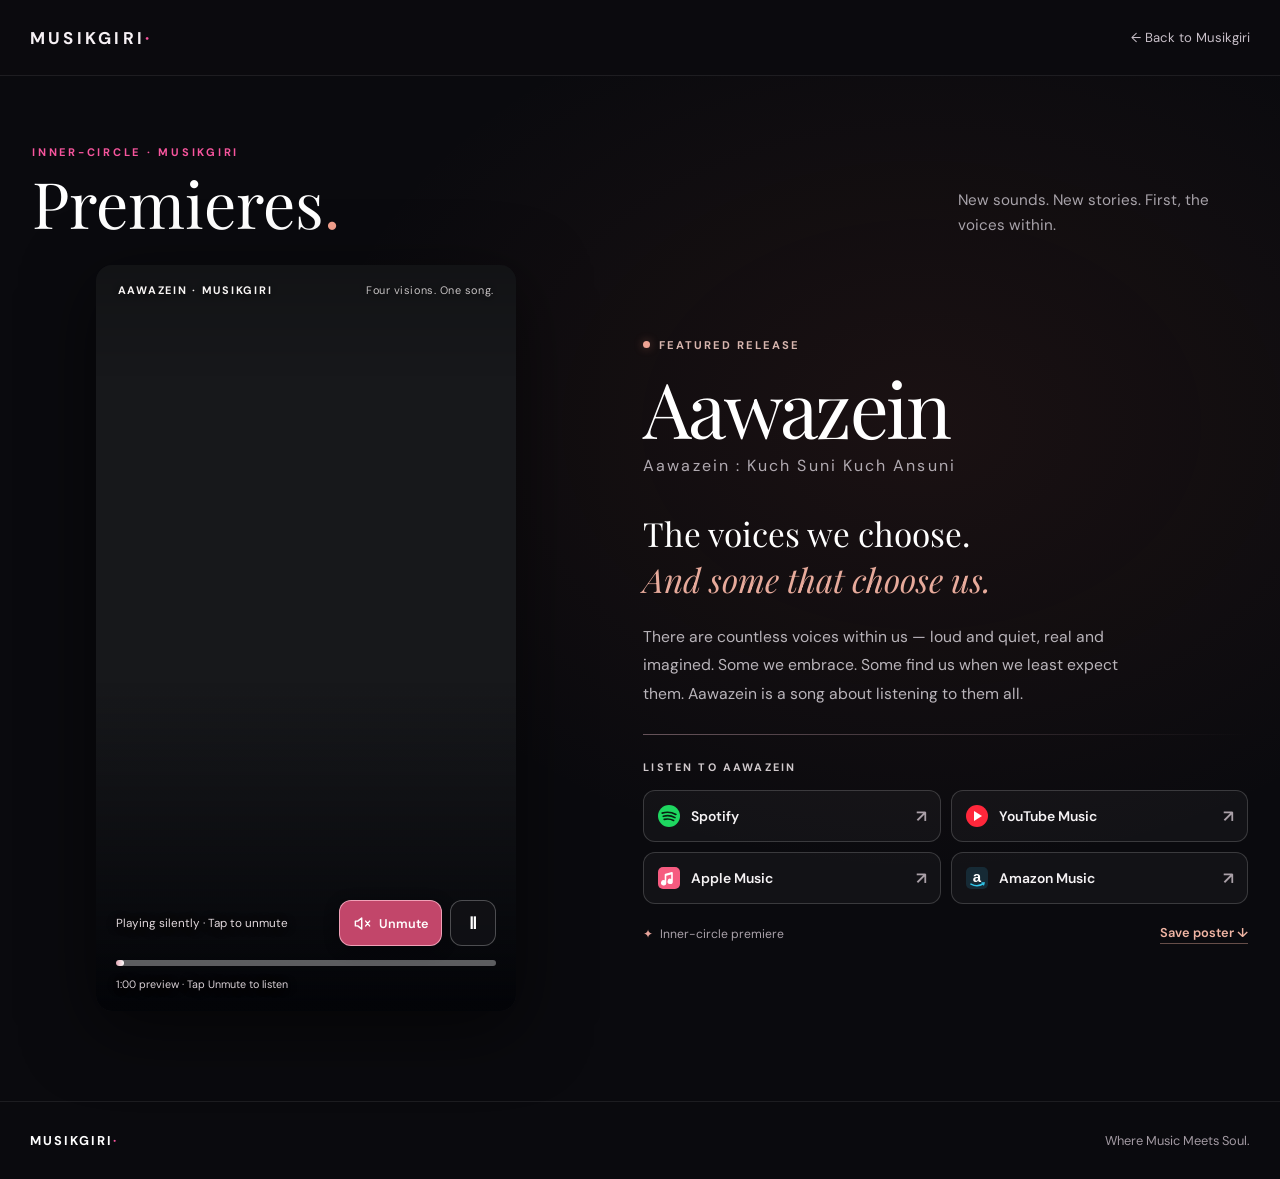
==== commit 6286da35: "refine mobile primiere layout" ====
--- a/premieres/index.html
+++ b/premieres/index.html
@@ -40,7 +40,7 @@
 <div class="premiere-content">
 <span class="premiere-kicker"><span aria-hidden="true" class="premiere-live-dot"></span> Featured release</span>
 <h3>Aawazein</h3>
-<p class="premiere-subtitle">Kuch Suni Kuch Ansuni</p>
+<p class="premiere-subtitle">Aawazein : Kuch Suni Kuch Ansuni</p>
 <p class="premiere-quote">The voices we choose.<br/><em>And some that choose us.</em></p>
 <p class="premiere-description">There are countless voices within us — loud and quiet, real and imagined. Some we embrace. Some find us when we least expect them. Aawazein is a song about listening to them all.</p>
 <div class="premiere-divider"></div>
@@ -52,10 +52,9 @@
 <a aria-label="Listen on Amazon Music" class="premiere-stream premiere-amazon" data-platform="amazon" href="https://music.amazon.com/tracks/B0HP9SXJ6K?marketplaceId=ATVPDKIKX0DER&amp;musicTerritory=US&amp;ref=dm_sh_dEst1hFN79Nn7c9WFbH70xwsD" rel="noopener noreferrer" target="_blank"><span aria-hidden="true" class="platform-mark"></span><span>Amazon Music</span><span aria-hidden="true" class="premiere-link-arrow">↗</span></a>
 </div>
 <div class="premiere-bottom-actions">
-<span class="premiere-inner-circle"><span aria-hidden="true">✦</span> Inner-circle premiere · Share this page</span>
+<span class="premiere-inner-circle"><span aria-hidden="true">✦</span> Inner-circle premiere </span>
 <a aria-label="Download shareable Aawazein artwork" class="premiere-download" download="Aawazein-Musikgiri-Poster.webp" href="../assets/aawazein-premiere-share.webp">Save poster ↓</a>
 </div>
-<p class="premiere-hint">Share the artwork and link friends to <strong>musikgiri.com/premieres/</strong> to listen.</p>
 </div>
 </div>
 </section>
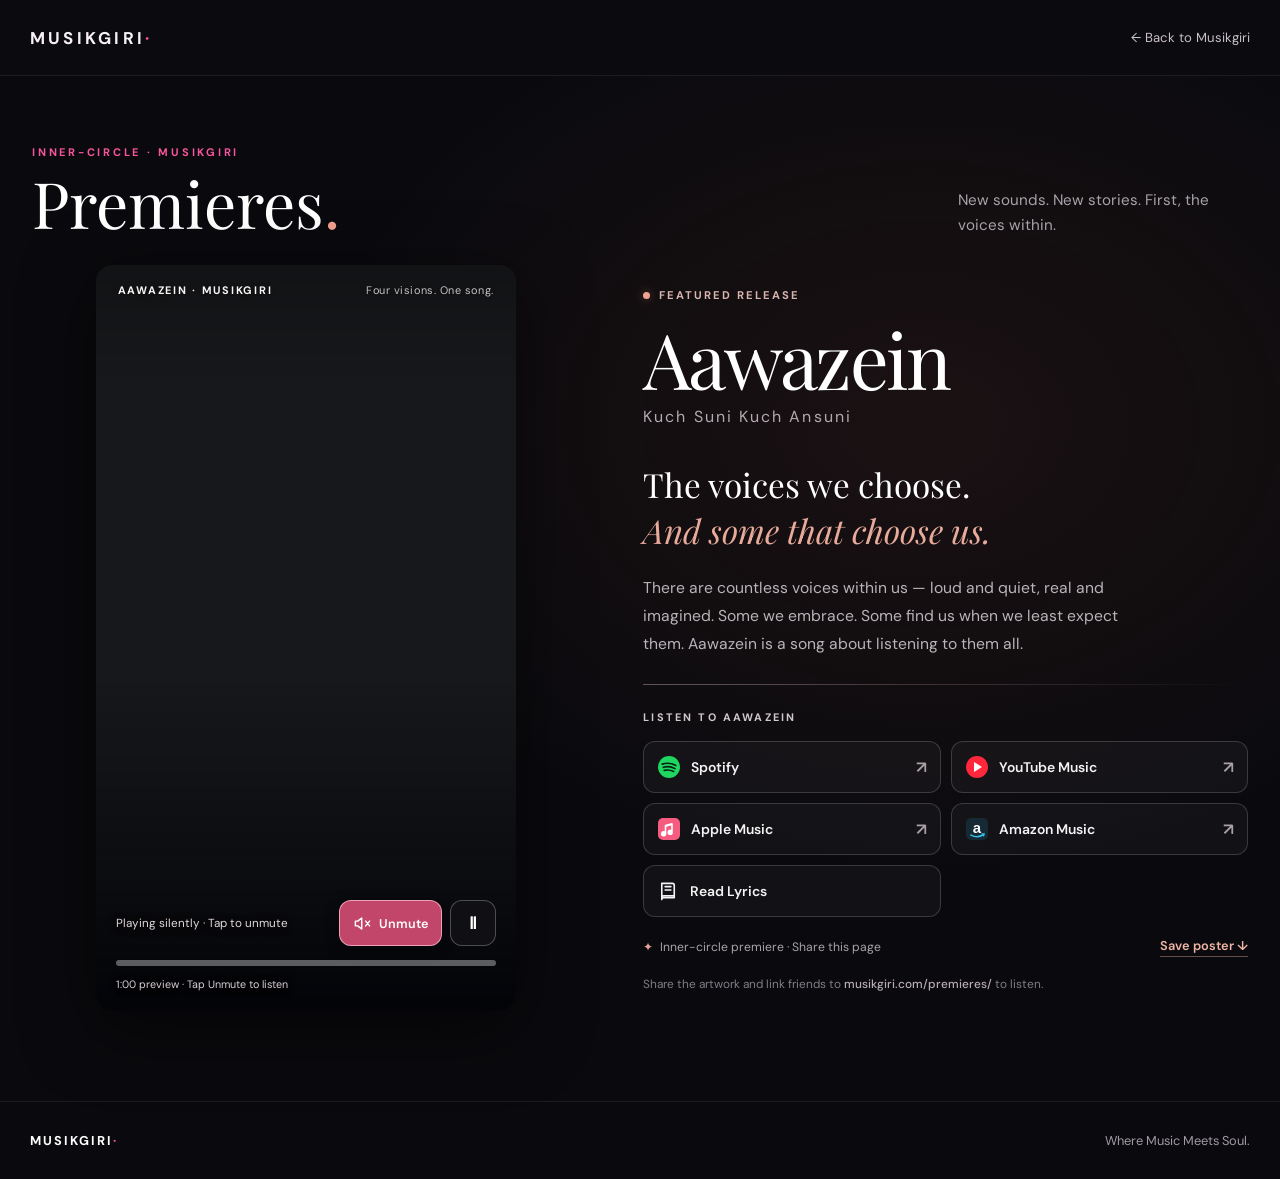
==== commit c311e175: "add analytics. Lyrics to primiere" ====
--- a/premieres/index.html
+++ b/premieres/index.html
@@ -12,7 +12,7 @@
 <link href="https://fonts.googleapis.com" rel="preconnect"/><link crossorigin="" href="https://fonts.gstatic.com" rel="preconnect"/>
 <link href="https://fonts.googleapis.com/css2?family=DM+Sans:wght@400;500;600;700&amp;family=Playfair+Display:ital,wght@0,400;0,500;1,400;1,500&amp;display=swap" rel="stylesheet"/>
 <link href="../style.css" rel="stylesheet"/><link href="../premieres.css" rel="stylesheet"/><link href="premiere-page.css" rel="stylesheet"/>
-</head>
+<link href="../lyrics.css" rel="stylesheet"/><script defer="True" src="../analytics.js"></script></head>
 <body class="premieres-page">
 <header class="premiere-site-header"><a aria-label="Musikgiri home" class="wordmark" href="../">MUSIKGIRI<span>·</span></a><a class="premiere-back" href="../">← Back to Musikgiri</a></header>
 <main>
@@ -20,13 +20,13 @@
 <div class="container premiere-heading">
 <div><span class="eyebrow">Inner-circle · Musikgiri</span><h2 id="premiere-title">Premieres<span class="premiere-period">.</span></h2></div>
 <p>New sounds. New stories. First, the voices within.</p>
-</div><div aria-label="Aawazein streaming links" class="container premiere-mobile-listen"><h3>Aawazein</h3><p class="premiere-mobile-subtitle">The voices we choose. And some that choose us.</p><p class="premiere-mobile-label">LISTEN NOW</p><div aria-label="Listen to Aawazein on streaming services" class="premiere-stream-links premiere-mobile-stream-links">
+</div>
+<div aria-label="Aawazein streaming links" class="container premiere-mobile-listen"><h3>Aawazein</h3><p class="premiere-mobile-subtitle">The voices we choose. And some that choose us.</p><p class="premiere-mobile-label">LISTEN NOW</p><div aria-label="Listen to Aawazein on streaming services" class="premiere-stream-links premiere-mobile-stream-links">
 <a aria-label="Listen on Spotify" class="premiere-stream premiere-spotify" data-platform="spotify" href="https://open.spotify.com/track/2FLDm2KfA3FZoWF4vYCEDt?si=487e37522af543a1" rel="noopener noreferrer" target="_blank"><span aria-hidden="true" class="platform-mark"></span><span>Spotify</span><span aria-hidden="true" class="premiere-link-arrow">↗</span></a>
 <a aria-label="Listen on YouTube Music" class="premiere-stream premiere-youtube" data-platform="youtube" href="https://music.youtube.com/watch?v=FbX4qgA8Who&amp;si=I5WaCI_FeO2bY_Q1" rel="noopener noreferrer" target="_blank"><span aria-hidden="true" class="platform-mark"></span><span>YouTube Music</span><span aria-hidden="true" class="premiere-link-arrow">↗</span></a>
 <a aria-label="Listen on Apple Music" class="premiere-stream premiere-apple" data-platform="apple" href="https://music.apple.com/us/album/aawazein-kuch-suni-kuch-ansuni-single/6827073413" rel="noopener noreferrer" target="_blank"><span aria-hidden="true" class="platform-mark"></span><span>Apple Music</span><span aria-hidden="true" class="premiere-link-arrow">↗</span></a>
 <a aria-label="Listen on Amazon Music" class="premiere-stream premiere-amazon" data-platform="amazon" href="https://music.amazon.com/tracks/B0HP9SXJ6K?marketplaceId=ATVPDKIKX0DER&amp;musicTerritory=US&amp;ref=dm_sh_dEst1hFN79Nn7c9WFbH70xwsD" rel="noopener noreferrer" target="_blank"><span aria-hidden="true" class="platform-mark"></span><span>Amazon Music</span><span aria-hidden="true" class="premiere-link-arrow">↗</span></a>
-</div></div>
-<div class="container premiere-showcase">
+<button aria-controls="lyrics-aawazein" aria-haspopup="dialog" aria-label="Read Aawazein lyrics" class="premiere-stream premiere-lyrics-button" data-premiere-lyrics="" type="button"><svg aria-hidden="true" class="premiere-lyrics-icon" viewbox="0 0 24 24"><path d="M5 4.5h11a2 2 0 0 1 2 2v13H7a2 2 0 0 0-2 2V4.5Zm0 15a2 2 0 0 1 2-2h11M8.5 8h6M8.5 11.5h6" fill="none" stroke="currentColor" stroke-linecap="round" stroke-linejoin="round" stroke-width="1.7"></path></svg><span>Read Lyrics</span></button></div></div><div class="container premiere-showcase">
 <div aria-label="Aawazein artwork gallery" class="premiere-art">
 <div aria-hidden="true" class="premiere-art-frames">
 <img alt="" class="premiere-frame" fetchpriority="high" src="../assets/aawazein-premiere-01.webp"/>
@@ -40,7 +40,7 @@
 <div class="premiere-content">
 <span class="premiere-kicker"><span aria-hidden="true" class="premiere-live-dot"></span> Featured release</span>
 <h3>Aawazein</h3>
-<p class="premiere-subtitle">Aawazein : Kuch Suni Kuch Ansuni</p>
+<p class="premiere-subtitle">Kuch Suni Kuch Ansuni</p>
 <p class="premiere-quote">The voices we choose.<br/><em>And some that choose us.</em></p>
 <p class="premiere-description">There are countless voices within us — loud and quiet, real and imagined. Some we embrace. Some find us when we least expect them. Aawazein is a song about listening to them all.</p>
 <div class="premiere-divider"></div>
@@ -50,15 +50,68 @@
 <a aria-label="Listen on YouTube Music" class="premiere-stream premiere-youtube" data-platform="youtube" href="https://music.youtube.com/watch?v=FbX4qgA8Who&amp;si=I5WaCI_FeO2bY_Q1" rel="noopener noreferrer" target="_blank"><span aria-hidden="true" class="platform-mark"></span><span>YouTube Music</span><span aria-hidden="true" class="premiere-link-arrow">↗</span></a>
 <a aria-label="Listen on Apple Music" class="premiere-stream premiere-apple" data-platform="apple" href="https://music.apple.com/us/album/aawazein-kuch-suni-kuch-ansuni-single/6827073413" rel="noopener noreferrer" target="_blank"><span aria-hidden="true" class="platform-mark"></span><span>Apple Music</span><span aria-hidden="true" class="premiere-link-arrow">↗</span></a>
 <a aria-label="Listen on Amazon Music" class="premiere-stream premiere-amazon" data-platform="amazon" href="https://music.amazon.com/tracks/B0HP9SXJ6K?marketplaceId=ATVPDKIKX0DER&amp;musicTerritory=US&amp;ref=dm_sh_dEst1hFN79Nn7c9WFbH70xwsD" rel="noopener noreferrer" target="_blank"><span aria-hidden="true" class="platform-mark"></span><span>Amazon Music</span><span aria-hidden="true" class="premiere-link-arrow">↗</span></a>
-</div>
+<button aria-controls="lyrics-aawazein" aria-haspopup="dialog" aria-label="Read Aawazein lyrics" class="premiere-stream premiere-lyrics-button" data-premiere-lyrics="" type="button"><svg aria-hidden="true" class="premiere-lyrics-icon" viewbox="0 0 24 24"><path d="M5 4.5h11a2 2 0 0 1 2 2v13H7a2 2 0 0 0-2 2V4.5Zm0 15a2 2 0 0 1 2-2h11M8.5 8h6M8.5 11.5h6" fill="none" stroke="currentColor" stroke-linecap="round" stroke-linejoin="round" stroke-width="1.7"></path></svg><span>Read Lyrics</span></button></div>
 <div class="premiere-bottom-actions">
-<span class="premiere-inner-circle"><span aria-hidden="true">✦</span> Inner-circle premiere </span>
+<span class="premiere-inner-circle"><span aria-hidden="true">✦</span> Inner-circle premiere · Share this page</span>
 <a aria-label="Download shareable Aawazein artwork" class="premiere-download" download="Aawazein-Musikgiri-Poster.webp" href="../assets/aawazein-premiere-share.webp">Save poster ↓</a>
 </div>
+<p class="premiere-hint">Share the artwork and link friends to <strong>musikgiri.com/premieres/</strong> to listen.</p>
 </div>
 </div>
 </section>
-</main>
+</main><dialog aria-labelledby="lyrics-title-aawazein" class="lyrics-dialog" id="lyrics-aawazein">
+<div class="lyrics-dialog-inner">
+<header class="lyrics-dialog-head"><div><span class="eyebrow">Original lyrics · Musikgiri</span><h2 id="lyrics-title-aawazein">Aawazein <em>Lyrics</em></h2><p>Original lyrics.</p></div><button aria-label="Close Aawazein lyrics" class="lyrics-close" data-close-lyrics="" type="button">✕</button></header>
+<div aria-hidden="true" class="lyrics-columns-head"><span>Original lyrics</span><span>....</span></div>
+<div class="lyrics-dialog-content"><section class="lyric-verse"><h4>Verse 1</h4><div class="lyric-pair"><div class="lyric-original" lang="hi"><p>आवाज़ें कुछ शोर की हैं
+ख़ामोशी की कुछ आवाज़ें
+आवाज़ें
+अल्फ़ाज़ों में तो कहती हैं
+बिन बोले भी कुछ आवाज़ें
+आवाज़ें</p></div><div class="lyric-meaning" lang="en"><p>Some voices arrive as noise; others speak through silence. Some find words, while others communicate without a single word.</p></div></div></section><section class="lyric-verse"><h4>Verse 1 · Reprise</h4><div class="lyric-pair"><div class="lyric-original" lang="hi"><p>आवाज़ें कुछ शोर की हैं
+ख़ामोशी की कुछ आवाज़ें
+आवाज़ें
+अल्फ़ाज़ों में तो कहती हैं
+बिन बोले भी कुछ आवाज़ें
+आवाज़ें</p></div><div class="lyric-meaning" lang="en"><p>The opening thought returns: even silence has a voice, and expression is not limited to what we say aloud.</p></div></div></section><section class="lyric-verse"><h4>Verse 2</h4><div class="lyric-pair"><div class="lyric-original" lang="hi"><p>कुछ मनगढ़ंत सी
+आवाज़ें
+कुछ सच्ची सी भी
+आवाज़ें
+कुछ बाहर की और
+कुछ अंदर की भी
+कुछ मनगढ़ंत सी
+कुछ सच्ची सी भी
+कुछ बाहर की और
+कुछ अंदर की भी</p></div><div class="lyric-meaning" lang="en"><p>Some voices are imagined, others are real. Some come from the world around us; others rise from within. Both shape how we experience life.</p></div></div></section><section class="lyric-verse"><h4>Verse 3</h4><div class="lyric-pair"><div class="lyric-original" lang="hi"><p>मुझसे ये तुझ तक पहुँचे तो मक़सद है ये आवाज़ें
+ख़ुद मैं ही ना सुन पाऊँ तो, बेमतलब की ये आवाज़ें</p></div><div class="lyric-meaning" lang="en"><p>A voice finds purpose when it reaches another person. But if I cannot hear my own inner voice, what meaning does it hold?</p></div></div></section><section class="lyric-verse"><h4>Verse 4</h4><div class="lyric-pair"><div class="lyric-original" lang="hi"><p>कुछ मनगढ़ंत सी आवाज़ें
+कुछ सच्ची सी भी आवाज़
+कुछ बाहर की और कुछ अंदर की भी</p></div><div class="lyric-meaning" lang="en"><p>The song revisits its central contrast: imagined and true, outside and inside. All are part of our inner conversation.</p></div></div></section><section class="lyric-verse"><h4>Bridge</h4><div class="lyric-pair"><div class="lyric-original" lang="hi"><p>जो कह ना सके थे हम कभी
+वो लफ़्ज़ हवा में रह गए
+तू पास आया, समझ लिया
+जो राज़ आँखों में बह गए</p></div><div class="lyric-meaning" lang="en"><p>Words we could never say seemed to linger in the air. Someone close enough understood the secrets our eyes had already revealed.</p></div></div></section><section class="lyric-verse"><h4>Final Chorus</h4><div class="lyric-pair"><div class="lyric-original" lang="hi"><p>दिल से ये दिल तक पहुँचे तो
+फिर धड़कन है ये
+आवाज़ें
+आवाज़ें
+आवाज़ों
+की इस
+दुनिया में
+पहचान है कुछ ये
+आवाज़ें</p></div><div class="lyric-meaning" lang="en"><p>When voices travel from one heart to another, they become a heartbeat — a way of recognizing ourselves amid a world of voices.</p></div></div></section><section class="lyric-verse"><h4>Vibrant Outro</h4><div class="lyric-pair"><div class="lyric-original" lang="hi"><p>कुछ मनगढ़ंत सी आवाज़ें
+कुछ सच्ची सी भी
+आवाज़
+कुछ बाहर की और कुछ अंदर की भी
+आवाज़ें, आवाज़ें
+सुन kehti kya hai..ye
+आवाज़ें, आवाज़ें
+आवाज़ें…
+
+Kho ja Tu..
+Musikgiri Main..
+
+(Aawazein)</p></div><div class="lyric-meaning" lang="en"><p>Listen to what these voices are trying to say. The outro carries that invitation into Musikgiri: lose yourself in music and in the voices that make you who you are.</p></div></div></section></div>
+<footer class="lyrics-dialog-foot"><span>© Musikgiri · Original lyrics</span><button class="lyrics-done" data-close-lyrics="" type="button">Close lyrics ↑</button></footer>
+</div>
+</dialog>
 <footer class="premiere-page-footer"><a href="../">MUSIKGIRI<span>·</span></a><span>Where Music Meets Soul.</span></footer>
 <script defer="" src="../premieres.js"></script>
-</body></html>+<script defer="True" src="premiere-lyrics.js"></script></body></html>
--- a/premieres/premiere-page.css
+++ b/premieres/premiere-page.css
@@ -58,3 +58,26 @@
   .premieres-page #premieres .premiere-mobile-stream-links {gap:5px;}
   .premieres-page #premieres .premiere-mobile-stream-links .premiere-stream {font-size:.59rem;min-height:68px;}
 }
+
+/* Read Lyrics is the fifth action in the premiere's streaming row. */
+.premieres-page .premiere-stream-links .premiere-lyrics-button {
+  appearance:none;cursor:pointer;font:inherit;color:inherit;
+  background:rgba(255,255,255,.055);border:1px solid rgba(255,255,255,.18);
+}
+.premieres-page .premiere-lyrics-button:hover,
+.premieres-page .premiere-lyrics-button:focus-visible {
+  border-color:#f6a4bd;color:#fff;background:rgba(247,85,157,.12);
+}
+.premieres-page .premiere-lyrics-icon {width:23px;height:23px;flex-shrink:0;}
+.premieres-page .lyrics-dialog {z-index:9999;}
+@media (max-width:850px) {
+  .premieres-page #premieres .premiere-mobile-stream-links {grid-template-columns:repeat(5,minmax(0,1fr));gap:6px;}
+  .premieres-page #premieres .premiere-mobile-stream-links .premiere-stream {
+    font-size:clamp(.53rem,1.8vw,.67rem);min-height:75px;padding:8px 2px;overflow-wrap:anywhere;
+  }
+  .premieres-page #premieres .premiere-mobile-stream-links .premiere-lyrics-button {flex-direction:column;justify-content:center;gap:6px;}
+}
+@media (max-width:370px) {
+  .premieres-page #premieres .premiere-mobile-stream-links {gap:4px;}
+  .premieres-page #premieres .premiere-mobile-stream-links .premiere-stream {font-size:.54rem;min-height:70px;}
+}
--- a/lyrics.css
+++ b/lyrics.css
@@ -0,0 +1,25 @@
+/* Lyrics modal: works with existing Musikgiri cards and Story Wall. */
+.release .lyrics-trigger {display:inline-flex;align-items:center;gap:10px;margin-top:16px;padding:10px 15px;border:1px solid #e766a0;border-radius:6px;background:rgba(247,85,157,.10);color:#ffe5f1;font-size:12px;font-weight:700;cursor:pointer;transition:background .2s,transform .2s}
+.release .lyrics-trigger:hover,.release .lyrics-trigger:focus-visible {background:rgba(247,85,157,.24);transform:translateY(-1px)}
+.lyrics-dialog {position:fixed;inset:0;margin:auto;width:min(1040px,calc(100vw - 36px));max-width:1040px;max-height:min(90dvh,950px);padding:0;border:1px solid #68405c;border-radius:15px;background:#100e16;color:#f7f1f5;box-shadow:0 24px 90px #000b;overflow:hidden}
+.lyrics-dialog::backdrop {background:rgba(2,2,8,.82);backdrop-filter:blur(7px)}
+.lyrics-dialog-inner {display:flex;flex-direction:column;max-height:min(90dvh,950px);min-height:0}
+.lyrics-dialog-head {display:flex;justify-content:space-between;gap:18px;padding:28px 35px 16px;border-bottom:1px solid #372b3b;background:linear-gradient(110deg,#1b1220,#110f18)}
+.lyrics-dialog-head h2 {font-size:clamp(30px,4vw,51px);margin:6px 0}
+.lyrics-dialog-head p {font-size:13px;margin:0 0 6px}
+.lyrics-close {align-self:start;flex:none;width:40px;height:40px;border:1px solid #654b61;border-radius:50%;background:transparent;color:#fff;font-size:18px;cursor:pointer}
+.lyrics-close:hover,.lyrics-done:hover {background:#4b2440}
+.lyrics-columns-head {display:grid;grid-template-columns:1fr 1fr;gap:34px;padding:13px 35px;background:#17111c;color:#f6a9cb;font-size:11px;letter-spacing:.16em;text-transform:uppercase;font-weight:700}
+.lyrics-dialog-content {overflow-y:auto;overscroll-behavior:contain;padding:5px 35px 20px;scrollbar-color:#8d466d #15101a}
+.lyric-verse {padding:23px 0 26px;border-bottom:1px solid #362b39}
+.lyric-verse:last-child {border-bottom:0}
+.lyric-verse h4 {color:#f7559d;font-size:12px;letter-spacing:.15em;text-transform:uppercase;margin:0 0 17px}
+.lyric-pair {display:grid;grid-template-columns:1fr 1fr;gap:34px}
+.lyric-original {font-family:'DM Sans',sans-serif;font-size:16px;line-height:1.95;color:#f7edf4}
+.lyric-original p {white-space:pre-line;line-height:inherit;color:inherit;margin:0}
+.lyric-meaning {padding-left:23px;border-left:1px solid #543347;font-size:15px;line-height:1.85}
+.lyric-meaning p {margin:0;color:#c9bbc9;line-height:inherit}
+.lyrics-dialog-foot {display:flex;justify-content:space-between;align-items:center;gap:15px;padding:14px 35px;border-top:1px solid #362b39;color:#a998ac;font-size:11px;background:#16101a}
+.lyrics-done {border:1px solid #654b61;background:transparent;border-radius:5px;color:#f7e4ee;padding:9px 13px;cursor:pointer}
+@media(max-width:650px) {.lyrics-dialog {width:calc(100vw - 16px);max-height:94dvh}.lyrics-dialog-inner {max-height:94dvh}.lyrics-dialog-head {padding:18px 18px 12px}.lyrics-dialog-content {padding:0 18px 15px}.lyrics-columns-head {display:none}.lyric-pair {grid-template-columns:1fr;gap:15px}.lyric-original {font-size:15px}.lyric-meaning {border-left:2px solid #a44774;padding-left:15px;font-size:13px}.lyric-meaning:before {content:'MEANING IN ENGLISH';display:block;font-size:10px;letter-spacing:.12em;color:#f6a9cb;font-weight:700;margin-bottom:8px}.lyrics-dialog-foot {padding:12px 18px}}
+@media(prefers-reduced-motion:reduce){.release .lyrics-trigger{transition:none}}
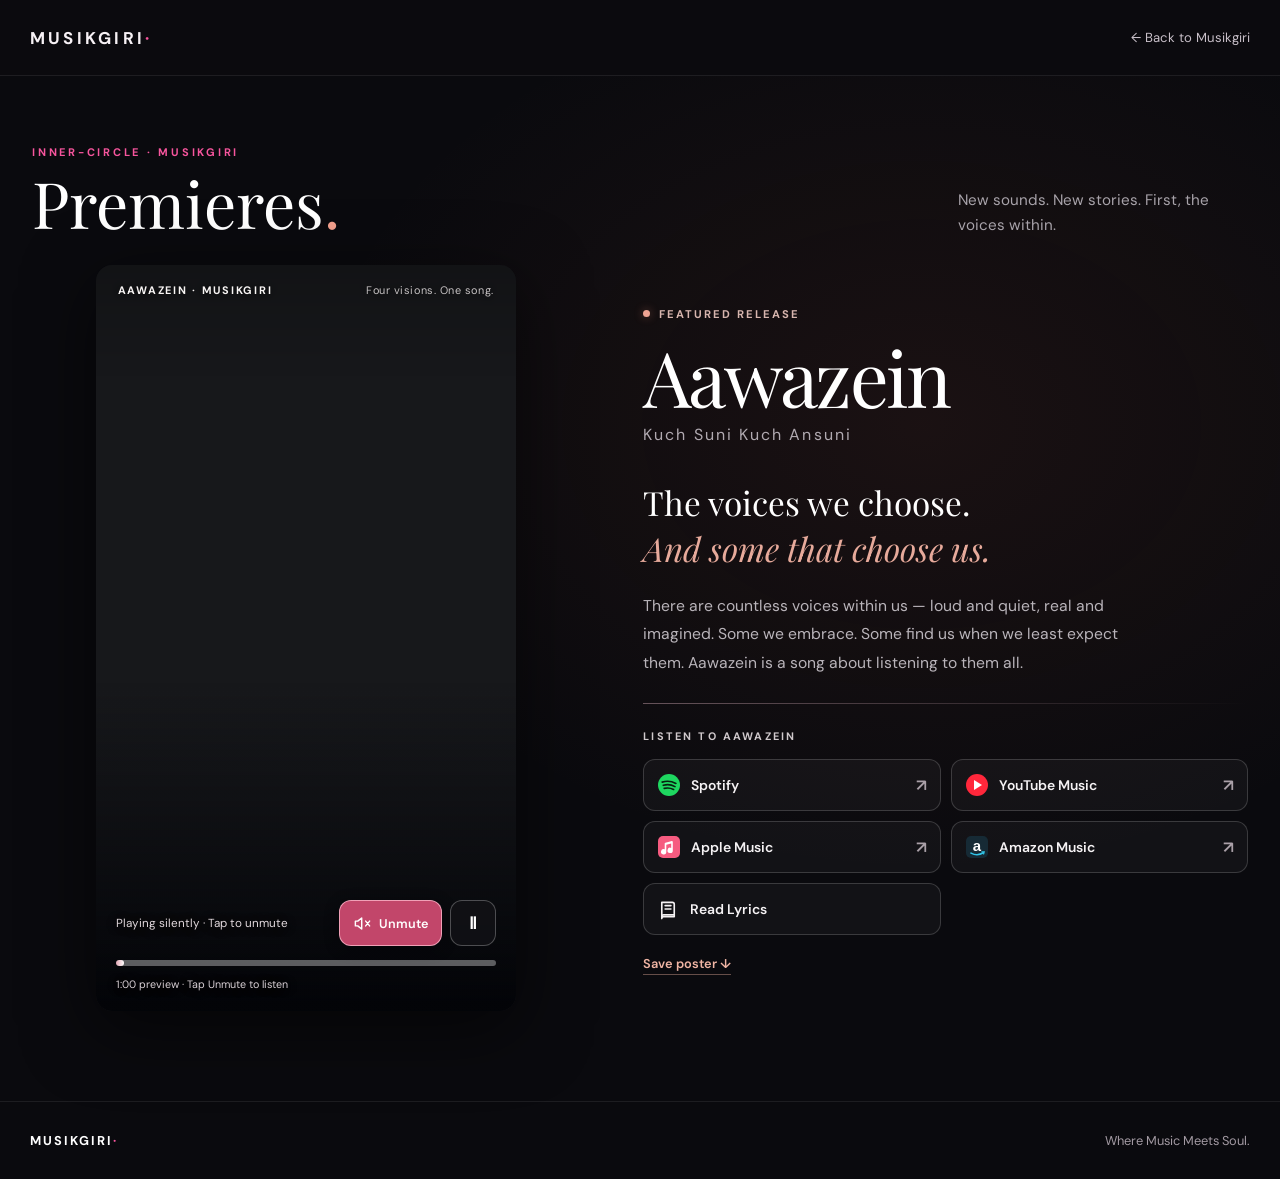
==== commit 8f2fe7a6: "refine priemiere" ====
--- a/premieres/index.html
+++ b/premieres/index.html
@@ -52,10 +52,8 @@
 <a aria-label="Listen on Amazon Music" class="premiere-stream premiere-amazon" data-platform="amazon" href="https://music.amazon.com/tracks/B0HP9SXJ6K?marketplaceId=ATVPDKIKX0DER&amp;musicTerritory=US&amp;ref=dm_sh_dEst1hFN79Nn7c9WFbH70xwsD" rel="noopener noreferrer" target="_blank"><span aria-hidden="true" class="platform-mark"></span><span>Amazon Music</span><span aria-hidden="true" class="premiere-link-arrow">↗</span></a>
 <button aria-controls="lyrics-aawazein" aria-haspopup="dialog" aria-label="Read Aawazein lyrics" class="premiere-stream premiere-lyrics-button" data-premiere-lyrics="" type="button"><svg aria-hidden="true" class="premiere-lyrics-icon" viewbox="0 0 24 24"><path d="M5 4.5h11a2 2 0 0 1 2 2v13H7a2 2 0 0 0-2 2V4.5Zm0 15a2 2 0 0 1 2-2h11M8.5 8h6M8.5 11.5h6" fill="none" stroke="currentColor" stroke-linecap="round" stroke-linejoin="round" stroke-width="1.7"></path></svg><span>Read Lyrics</span></button></div>
 <div class="premiere-bottom-actions">
-<span class="premiere-inner-circle"><span aria-hidden="true">✦</span> Inner-circle premiere · Share this page</span>
 <a aria-label="Download shareable Aawazein artwork" class="premiere-download" download="Aawazein-Musikgiri-Poster.webp" href="../assets/aawazein-premiere-share.webp">Save poster ↓</a>
 </div>
-<p class="premiere-hint">Share the artwork and link friends to <strong>musikgiri.com/premieres/</strong> to listen.</p>
 </div>
 </div>
 </section>
--- a/lyrics.css
+++ b/lyrics.css
@@ -21,5 +21,5 @@
 .lyric-meaning p {margin:0;color:#c9bbc9;line-height:inherit}
 .lyrics-dialog-foot {display:flex;justify-content:space-between;align-items:center;gap:15px;padding:14px 35px;border-top:1px solid #362b39;color:#a998ac;font-size:11px;background:#16101a}
 .lyrics-done {border:1px solid #654b61;background:transparent;border-radius:5px;color:#f7e4ee;padding:9px 13px;cursor:pointer}
-@media(max-width:650px) {.lyrics-dialog {width:calc(100vw - 16px);max-height:94dvh}.lyrics-dialog-inner {max-height:94dvh}.lyrics-dialog-head {padding:18px 18px 12px}.lyrics-dialog-content {padding:0 18px 15px}.lyrics-columns-head {display:none}.lyric-pair {grid-template-columns:1fr;gap:15px}.lyric-original {font-size:15px}.lyric-meaning {border-left:2px solid #a44774;padding-left:15px;font-size:13px}.lyric-meaning:before {content:'MEANING IN ENGLISH';display:block;font-size:10px;letter-spacing:.12em;color:#f6a9cb;font-weight:700;margin-bottom:8px}.lyrics-dialog-foot {padding:12px 18px}}
+@media(max-width:650px) {.lyrics-dialog {width:calc(100vw - 16px);max-height:94dvh}.lyrics-dialog-inner {max-height:94dvh}.lyrics-dialog-head {padding:18px 18px 12px}.lyrics-dialog-content {padding:0 18px 15px}.lyrics-columns-head {display:none}.lyric-pair {grid-template-columns:1fr;gap:15px}.lyric-original {font-size:15px}.lyric-meaning {border-left:2px solid #a44774;padding-left:15px;font-size:13px}.lyric-meaning:before {content:'';display:block;font-size:10px;letter-spacing:.12em;color:#f6a9cb;font-weight:700;margin-bottom:8px}.lyrics-dialog-foot {padding:12px 18px}}
 @media(prefers-reduced-motion:reduce){.release .lyrics-trigger{transition:none}}
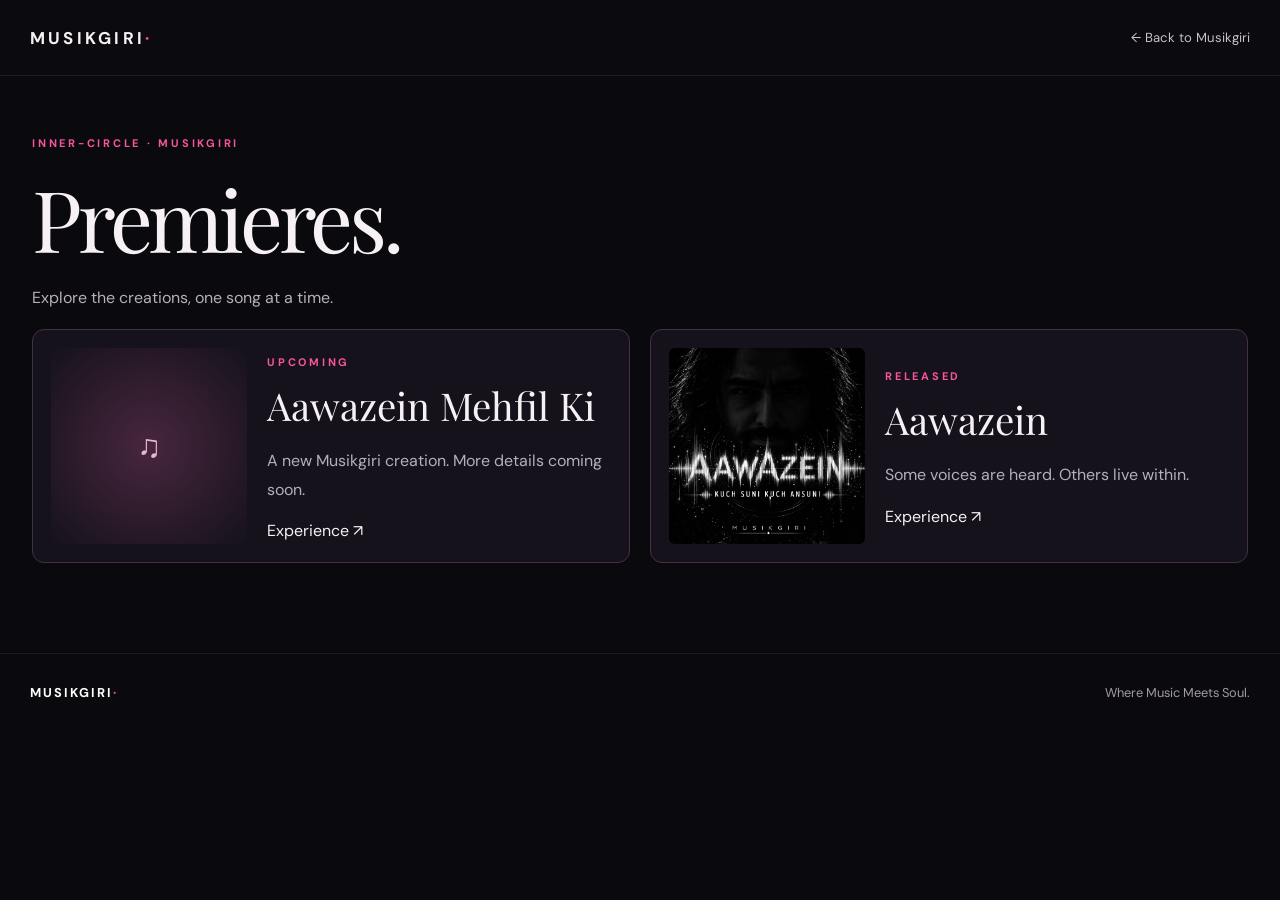
==== commit 4966cbb2: "musikgiri V2" ====
--- a/premieres/index.html
+++ b/premieres/index.html
@@ -3,113 +3,19 @@
 <html lang="en">
 <head>
 <meta charset="utf-8"/><meta content="width=device-width,initial-scale=1" name="viewport"/><meta content="#08080d" name="theme-color"/>
-<title>Premieres — Musikgiri | Aawazein</title>
-<meta content="Inside the Musikgiri inner circle: experience Aawazein, explore its artwork and listen to an exclusive one-minute preview." name="description"/>
-<meta content="music.song" property="og:type"/><meta content="Aawazein — Musikgiri Inner-Circle Premiere" property="og:title"/>
-<meta content="The voices we choose. And some that choose us. Listen to the Aawazein premiere." property="og:description"/>
-<meta content="https://musikgiri.com/assets/aawazein-premiere-share.webp" property="og:image"/>
+<title>Premieres — Musikgiri</title>
+<meta content="Explore Musikgiri premieres." name="description"/>
+<meta content="music.song" property="og:type"/><meta content="Premieres — Musikgiri" property="og:title"/>
+<meta content="Explore Musikgiri premieres." property="og:description"/>
+<meta content="https://musikgiri.com/assets/musikgiri-logo.webp" property="og:image"/>
 <meta content="https://musikgiri.com/premieres/" property="og:url"/>
 <link href="https://fonts.googleapis.com" rel="preconnect"/><link crossorigin="" href="https://fonts.gstatic.com" rel="preconnect"/>
 <link href="https://fonts.googleapis.com/css2?family=DM+Sans:wght@400;500;600;700&amp;family=Playfair+Display:ital,wght@0,400;0,500;1,400;1,500&amp;display=swap" rel="stylesheet"/>
-<link href="../style.css" rel="stylesheet"/><link href="../premieres.css" rel="stylesheet"/><link href="premiere-page.css" rel="stylesheet"/>
-<link href="../lyrics.css" rel="stylesheet"/><script defer="True" src="../analytics.js"></script></head>
+<link href="/style.css" rel="stylesheet"/><link href="/premieres.css" rel="stylesheet"/><link href="/premieres/premiere-page.css" rel="stylesheet"/>
+<link href="/lyrics.css" rel="stylesheet"/><script defer="True" src="/analytics.js"></script><link href="/release-system.css" rel="stylesheet"/> <link href="https://musikgiri.com/premieres/" rel="canonical"/></head>
 <body class="premieres-page">
-<header class="premiere-site-header"><a aria-label="Musikgiri home" class="wordmark" href="../">MUSIKGIRI<span>·</span></a><a class="premiere-back" href="../">← Back to Musikgiri</a></header>
-<main>
-<section aria-labelledby="premiere-title" class="premiere-section" data-premiere="aawazein" id="premieres">
-<div class="container premiere-heading">
-<div><span class="eyebrow">Inner-circle · Musikgiri</span><h2 id="premiere-title">Premieres<span class="premiere-period">.</span></h2></div>
-<p>New sounds. New stories. First, the voices within.</p>
-</div>
-<div aria-label="Aawazein streaming links" class="container premiere-mobile-listen"><h3>Aawazein</h3><p class="premiere-mobile-subtitle">The voices we choose. And some that choose us.</p><p class="premiere-mobile-label">LISTEN NOW</p><div aria-label="Listen to Aawazein on streaming services" class="premiere-stream-links premiere-mobile-stream-links">
-<a aria-label="Listen on Spotify" class="premiere-stream premiere-spotify" data-platform="spotify" href="https://open.spotify.com/track/2FLDm2KfA3FZoWF4vYCEDt?si=487e37522af543a1" rel="noopener noreferrer" target="_blank"><span aria-hidden="true" class="platform-mark"></span><span>Spotify</span><span aria-hidden="true" class="premiere-link-arrow">↗</span></a>
-<a aria-label="Listen on YouTube Music" class="premiere-stream premiere-youtube" data-platform="youtube" href="https://music.youtube.com/watch?v=FbX4qgA8Who&amp;si=I5WaCI_FeO2bY_Q1" rel="noopener noreferrer" target="_blank"><span aria-hidden="true" class="platform-mark"></span><span>YouTube Music</span><span aria-hidden="true" class="premiere-link-arrow">↗</span></a>
-<a aria-label="Listen on Apple Music" class="premiere-stream premiere-apple" data-platform="apple" href="https://music.apple.com/us/album/aawazein-kuch-suni-kuch-ansuni-single/6827073413" rel="noopener noreferrer" target="_blank"><span aria-hidden="true" class="platform-mark"></span><span>Apple Music</span><span aria-hidden="true" class="premiere-link-arrow">↗</span></a>
-<a aria-label="Listen on Amazon Music" class="premiere-stream premiere-amazon" data-platform="amazon" href="https://music.amazon.com/tracks/B0HP9SXJ6K?marketplaceId=ATVPDKIKX0DER&amp;musicTerritory=US&amp;ref=dm_sh_dEst1hFN79Nn7c9WFbH70xwsD" rel="noopener noreferrer" target="_blank"><span aria-hidden="true" class="platform-mark"></span><span>Amazon Music</span><span aria-hidden="true" class="premiere-link-arrow">↗</span></a>
-<button aria-controls="lyrics-aawazein" aria-haspopup="dialog" aria-label="Read Aawazein lyrics" class="premiere-stream premiere-lyrics-button" data-premiere-lyrics="" type="button"><svg aria-hidden="true" class="premiere-lyrics-icon" viewbox="0 0 24 24"><path d="M5 4.5h11a2 2 0 0 1 2 2v13H7a2 2 0 0 0-2 2V4.5Zm0 15a2 2 0 0 1 2-2h11M8.5 8h6M8.5 11.5h6" fill="none" stroke="currentColor" stroke-linecap="round" stroke-linejoin="round" stroke-width="1.7"></path></svg><span>Read Lyrics</span></button></div></div><div class="container premiere-showcase">
-<div aria-label="Aawazein artwork gallery" class="premiere-art">
-<div aria-hidden="true" class="premiere-art-frames">
-<img alt="" class="premiere-frame" fetchpriority="high" src="../assets/aawazein-premiere-01.webp"/>
-<img alt="" class="premiere-frame" loading="lazy" src="../assets/aawazein-premiere-02.webp"/>
-<img alt="" class="premiere-frame" loading="lazy" src="../assets/aawazein-premiere-03.webp"/>
-<img alt="" class="premiere-frame" loading="lazy" src="../assets/aawazein-premiere-04.webp"/>
-</div>
-<span class="premiere-art-label">AAWAZEIN · MUSIKGIRI</span>
-<span class="premiere-art-count">Four visions. One song.</span>
-<div aria-label="Aawazein one-minute audio preview" class="premiere-audio"><audio id="premiere-audio" loop="" muted="" playsinline="" preload="metadata"><source src="../assets/aawazein-last-minute.mp3" type="audio/mpeg"/></audio><div class="premiere-audio-top"><div class="premiere-audio-copy"><span aria-live="polite" class="premiere-audio-status" id="premiere-audio-status" role="status">Sound off · Tap to unmute</span></div><div class="premiere-audio-actions"><button aria-label="Unmute the Aawazein preview" aria-pressed="false" class="premiere-audio-toggle" id="premiere-audio-toggle" type="button"><svg aria-hidden="true" class="premiere-audio-muted-icon" viewbox="0 0 24 24"><path d="M11 5 6 9H3v6h3l5 4V5ZM16 9l5 6m0-6-5 6" fill="none" stroke="currentColor" stroke-linecap="round" stroke-linejoin="round" stroke-width="1.8"></path></svg><svg aria-hidden="true" class="premiere-audio-live-icon" viewbox="0 0 24 24"><path d="M11 5 6 9H3v6h3l5 4V5ZM15 9a4 4 0 0 1 0 6m3-9a8 8 0 0 1 0 12" fill="none" stroke="currentColor" stroke-linecap="round" stroke-linejoin="round" stroke-width="1.8"></path></svg><span id="premiere-audio-toggle-label">Unmute</span></button><button aria-label="Play preview" class="premiere-audio-play" id="premiere-audio-play" title="Play or pause preview" type="button">▶</button></div></div><div aria-hidden="true" class="premiere-audio-progress"><div id="premiere-audio-progress-fill"></div></div><span class="premiere-audio-duration">1:00 preview · Tap Unmute to listen</span></div></div>
-<div class="premiere-content">
-<span class="premiere-kicker"><span aria-hidden="true" class="premiere-live-dot"></span> Featured release</span>
-<h3>Aawazein</h3>
-<p class="premiere-subtitle">Kuch Suni Kuch Ansuni</p>
-<p class="premiere-quote">The voices we choose.<br/><em>And some that choose us.</em></p>
-<p class="premiere-description">There are countless voices within us — loud and quiet, real and imagined. Some we embrace. Some find us when we least expect them. Aawazein is a song about listening to them all.</p>
-<div class="premiere-divider"></div>
-<p class="premiere-listen-label">LISTEN TO AAWAZEIN</p>
-<div aria-label="Listen to Aawazein on streaming services" class="premiere-stream-links">
-<a aria-label="Listen on Spotify" class="premiere-stream premiere-spotify" data-platform="spotify" href="https://open.spotify.com/track/2FLDm2KfA3FZoWF4vYCEDt?si=487e37522af543a1" rel="noopener noreferrer" target="_blank"><span aria-hidden="true" class="platform-mark"></span><span>Spotify</span><span aria-hidden="true" class="premiere-link-arrow">↗</span></a>
-<a aria-label="Listen on YouTube Music" class="premiere-stream premiere-youtube" data-platform="youtube" href="https://music.youtube.com/watch?v=FbX4qgA8Who&amp;si=I5WaCI_FeO2bY_Q1" rel="noopener noreferrer" target="_blank"><span aria-hidden="true" class="platform-mark"></span><span>YouTube Music</span><span aria-hidden="true" class="premiere-link-arrow">↗</span></a>
-<a aria-label="Listen on Apple Music" class="premiere-stream premiere-apple" data-platform="apple" href="https://music.apple.com/us/album/aawazein-kuch-suni-kuch-ansuni-single/6827073413" rel="noopener noreferrer" target="_blank"><span aria-hidden="true" class="platform-mark"></span><span>Apple Music</span><span aria-hidden="true" class="premiere-link-arrow">↗</span></a>
-<a aria-label="Listen on Amazon Music" class="premiere-stream premiere-amazon" data-platform="amazon" href="https://music.amazon.com/tracks/B0HP9SXJ6K?marketplaceId=ATVPDKIKX0DER&amp;musicTerritory=US&amp;ref=dm_sh_dEst1hFN79Nn7c9WFbH70xwsD" rel="noopener noreferrer" target="_blank"><span aria-hidden="true" class="platform-mark"></span><span>Amazon Music</span><span aria-hidden="true" class="premiere-link-arrow">↗</span></a>
-<button aria-controls="lyrics-aawazein" aria-haspopup="dialog" aria-label="Read Aawazein lyrics" class="premiere-stream premiere-lyrics-button" data-premiere-lyrics="" type="button"><svg aria-hidden="true" class="premiere-lyrics-icon" viewbox="0 0 24 24"><path d="M5 4.5h11a2 2 0 0 1 2 2v13H7a2 2 0 0 0-2 2V4.5Zm0 15a2 2 0 0 1 2-2h11M8.5 8h6M8.5 11.5h6" fill="none" stroke="currentColor" stroke-linecap="round" stroke-linejoin="round" stroke-width="1.7"></path></svg><span>Read Lyrics</span></button></div>
-<div class="premiere-bottom-actions">
-<a aria-label="Download shareable Aawazein artwork" class="premiere-download" download="Aawazein-Musikgiri-Poster.webp" href="../assets/aawazein-premiere-share.webp">Save poster ↓</a>
-</div>
-</div>
-</div>
-</section>
-</main><dialog aria-labelledby="lyrics-title-aawazein" class="lyrics-dialog" id="lyrics-aawazein">
-<div class="lyrics-dialog-inner">
-<header class="lyrics-dialog-head"><div><span class="eyebrow">Original lyrics · Musikgiri</span><h2 id="lyrics-title-aawazein">Aawazein <em>Lyrics</em></h2><p>Original lyrics.</p></div><button aria-label="Close Aawazein lyrics" class="lyrics-close" data-close-lyrics="" type="button">✕</button></header>
-<div aria-hidden="true" class="lyrics-columns-head"><span>Original lyrics</span><span>....</span></div>
-<div class="lyrics-dialog-content"><section class="lyric-verse"><h4>Verse 1</h4><div class="lyric-pair"><div class="lyric-original" lang="hi"><p>आवाज़ें कुछ शोर की हैं
-ख़ामोशी की कुछ आवाज़ें
-आवाज़ें
-अल्फ़ाज़ों में तो कहती हैं
-बिन बोले भी कुछ आवाज़ें
-आवाज़ें</p></div><div class="lyric-meaning" lang="en"><p>Some voices arrive as noise; others speak through silence. Some find words, while others communicate without a single word.</p></div></div></section><section class="lyric-verse"><h4>Verse 1 · Reprise</h4><div class="lyric-pair"><div class="lyric-original" lang="hi"><p>आवाज़ें कुछ शोर की हैं
-ख़ामोशी की कुछ आवाज़ें
-आवाज़ें
-अल्फ़ाज़ों में तो कहती हैं
-बिन बोले भी कुछ आवाज़ें
-आवाज़ें</p></div><div class="lyric-meaning" lang="en"><p>The opening thought returns: even silence has a voice, and expression is not limited to what we say aloud.</p></div></div></section><section class="lyric-verse"><h4>Verse 2</h4><div class="lyric-pair"><div class="lyric-original" lang="hi"><p>कुछ मनगढ़ंत सी
-आवाज़ें
-कुछ सच्ची सी भी
-आवाज़ें
-कुछ बाहर की और
-कुछ अंदर की भी
-कुछ मनगढ़ंत सी
-कुछ सच्ची सी भी
-कुछ बाहर की और
-कुछ अंदर की भी</p></div><div class="lyric-meaning" lang="en"><p>Some voices are imagined, others are real. Some come from the world around us; others rise from within. Both shape how we experience life.</p></div></div></section><section class="lyric-verse"><h4>Verse 3</h4><div class="lyric-pair"><div class="lyric-original" lang="hi"><p>मुझसे ये तुझ तक पहुँचे तो मक़सद है ये आवाज़ें
-ख़ुद मैं ही ना सुन पाऊँ तो, बेमतलब की ये आवाज़ें</p></div><div class="lyric-meaning" lang="en"><p>A voice finds purpose when it reaches another person. But if I cannot hear my own inner voice, what meaning does it hold?</p></div></div></section><section class="lyric-verse"><h4>Verse 4</h4><div class="lyric-pair"><div class="lyric-original" lang="hi"><p>कुछ मनगढ़ंत सी आवाज़ें
-कुछ सच्ची सी भी आवाज़
-कुछ बाहर की और कुछ अंदर की भी</p></div><div class="lyric-meaning" lang="en"><p>The song revisits its central contrast: imagined and true, outside and inside. All are part of our inner conversation.</p></div></div></section><section class="lyric-verse"><h4>Bridge</h4><div class="lyric-pair"><div class="lyric-original" lang="hi"><p>जो कह ना सके थे हम कभी
-वो लफ़्ज़ हवा में रह गए
-तू पास आया, समझ लिया
-जो राज़ आँखों में बह गए</p></div><div class="lyric-meaning" lang="en"><p>Words we could never say seemed to linger in the air. Someone close enough understood the secrets our eyes had already revealed.</p></div></div></section><section class="lyric-verse"><h4>Final Chorus</h4><div class="lyric-pair"><div class="lyric-original" lang="hi"><p>दिल से ये दिल तक पहुँचे तो
-फिर धड़कन है ये
-आवाज़ें
-आवाज़ें
-आवाज़ों
-की इस
-दुनिया में
-पहचान है कुछ ये
-आवाज़ें</p></div><div class="lyric-meaning" lang="en"><p>When voices travel from one heart to another, they become a heartbeat — a way of recognizing ourselves amid a world of voices.</p></div></div></section><section class="lyric-verse"><h4>Vibrant Outro</h4><div class="lyric-pair"><div class="lyric-original" lang="hi"><p>कुछ मनगढ़ंत सी आवाज़ें
-कुछ सच्ची सी भी
-आवाज़
-कुछ बाहर की और कुछ अंदर की भी
-आवाज़ें, आवाज़ें
-सुन kehti kya hai..ye
-आवाज़ें, आवाज़ें
-आवाज़ें…
-
-Kho ja Tu..
-Musikgiri Main..
-
-(Aawazein)</p></div><div class="lyric-meaning" lang="en"><p>Listen to what these voices are trying to say. The outro carries that invitation into Musikgiri: lose yourself in music and in the voices that make you who you are.</p></div></div></section></div>
-<footer class="lyrics-dialog-foot"><span>© Musikgiri · Original lyrics</span><button class="lyrics-done" data-close-lyrics="" type="button">Close lyrics ↑</button></footer>
-</div>
-</dialog>
-<footer class="premiere-page-footer"><a href="../">MUSIKGIRI<span>·</span></a><span>Where Music Meets Soul.</span></footer>
-<script defer="" src="../premieres.js"></script>
-<script defer="True" src="premiere-lyrics.js"></script></body></html>+<header class="premiere-site-header"><a aria-label="Musikgiri home" class="wordmark" href="/">MUSIKGIRI<span>·</span></a><a class="premiere-back" href="/">← Back to Musikgiri</a></header>
+<main><section class="container collection"><span class="eyebrow">Inner-circle · Musikgiri</span><h1>Premieres.</h1><p>Explore the creations, one song at a time.</p><div class="collection-grid"><a class="collection-card" href="/premieres/aawazein-mehfil-ki/"><div class="release-placeholder">♫</div><div><span class="eyebrow">upcoming</span><h3>Aawazein Mehfil Ki</h3><p>A new Musikgiri creation. More details coming soon.</p><span>Experience ↗</span></div></a><a class="collection-card" href="/premieres/aawazein/"><img src="/assets/aawazein-cover.webp" alt="Aawazein artwork" loading="lazy"><div><span class="eyebrow">released</span><h3>Aawazein</h3><p>Some voices are heard. Others live within.</p><span>Experience ↗</span></div></a></div></section></main>
+<footer class="premiere-page-footer"><a href="/">MUSIKGIRI<span>·</span></a><span>Where Music Meets Soul.</span></footer>
+<script defer="" src="/premieres.js"></script>
+<script defer="True" src="/premieres/premiere-lyrics.js"></script></body></html>
--- a/release-system.css
+++ b/release-system.css
@@ -0,0 +1,24 @@
+.intro:has(.featured-video){display:grid;grid-template-columns:1fr 1fr;gap:clamp(24px,5vw,70px);align-items:center}.intro:has(.featured-video) h1{font-size:clamp(48px,6vw,92px)}.featured-video{min-width:0}.video-stage{aspect-ratio:16/9;overflow:hidden;border-radius:12px;background:#15121c;border:1px solid #433143}.video-stage iframe,.video-load{width:100%;height:100%;border:0;display:block}.video-load{position:relative;cursor:pointer;padding:0;background:#15121c}.video-load img{width:100%;height:100%;object-fit:cover}.video-load span{position:absolute;left:50%;top:50%;transform:translate(-50%,-50%);background:#c40000;color:white;border-radius:12px;padding:14px 24px}.featured-video p{margin:10px 0 0}.featured-video small{color:var(--muted)}.collection{padding:55px 0 90px}.collection h1{font-size:clamp(48px,7vw,85px)}.collection-grid{display:grid;grid-template-columns:repeat(2,minmax(0,1fr));gap:20px}.collection-card{display:grid;grid-template-columns:35% 1fr;gap:20px;align-items:center;border:1px solid #433143;background:#15121c;border-radius:12px;padding:18px}.collection-card img,.release-placeholder{width:100%;aspect-ratio:1;object-fit:cover;border-radius:6px}.collection-card h3{font-size:clamp(24px,3vw,40px);margin:8px 0}.collection-card:hover,.collection-card:focus-visible{border-color:var(--pink)}.release-placeholder,.art-placeholder{display:grid;place-content:center;text-align:center;gap:12px;background:radial-gradient(ellipse,#48263d,#15121c);color:#e7b5d2;font-size:2rem}.art-placeholder{height:100%;padding:20px}.art-placeholder small{font-size:.85rem}.art-placeholder strong{font-family:Georgia,serif;font-weight:400}.featured-release{padding-bottom:35px}.featured-release .collection-card{max-width:620px;margin-top:12px}.release-experience{display:inline-block;color:var(--pink);font-size:13px;margin:14px 12px 0 0}.premieres-page #premieres .premiere-frame{animation:none;opacity:0;transition:opacity 1.2s ease;transform:none}.premieres-page #premieres .premiere-frame.is-active{opacity:1}.premiere-mobile-stream-links .unavailable{grid-column:1/-1}.premieres-page #premieres .premiere-bottom-actions{flex-wrap:wrap;gap:12px}@media(max-width:850px){.intro:has(.featured-video),.collection-grid{grid-template-columns:1fr}.featured-video{max-width:640px}.premieres-page #premieres .premiere-mobile-stream-links{grid-template-columns:repeat(auto-fit,minmax(48px,1fr))}}@media(prefers-reduced-motion:reduce){.premieres-page #premieres .premiere-frame{transition:none}}
+
+/* Compact horizontal music shelf, scoped to the homepage. */
+#music.section {padding-block:clamp(36px,5vw,65px)}
+#music .section-head {margin-bottom:20px;align-items:center}
+#music .section-head h2 {font-size:clamp(36px,4.5vw,60px)}
+#music .musik-shelf-controls {display:flex;gap:8px;align-items:center;flex-shrink:0}
+#music .musik-shelf-controls[hidden] {display:none}
+#music .musik-shelf-controls button {width:44px;height:44px;border:1px solid #5e4058;border-radius:50%;background:var(--panel);color:var(--white);cursor:pointer;font-size:20px}
+#music .musik-shelf-controls button:disabled {opacity:.35;cursor:default}
+#music .musik-shelf-controls button:focus-visible,#release-grid:focus-visible {outline:2px solid var(--pink);outline-offset:3px}
+#release-grid {display:flex;align-items:stretch;gap:14px;overflow-x:auto;scroll-snap-type:x proximity;scroll-padding-inline:3px;padding:3px 3px 14px;scrollbar-width:thin;scrollbar-color:#69405b transparent;overscroll-behavior-x:contain}
+#release-grid .release {flex:0 0 218px;min-width:0;display:flex;flex-direction:column;align-items:stretch;gap:12px;padding:12px;scroll-snap-align:start}
+#release-grid .release > img,#release-grid .release > .release-placeholder {display:block;width:100%;aspect-ratio:1;object-fit:cover}
+#release-grid .release > .release-placeholder {display:grid;place-content:center}
+#release-grid .release > div:last-child {min-width:0;display:flex;flex-direction:column;align-items:flex-start;flex:1}
+#release-grid .release h3 {font-size:clamp(20px,2vw,24px);line-height:1.2;margin:0 0 6px;overflow-wrap:anywhere}
+#release-grid .release p {font-size:12px;line-height:1.5;margin:0 0 12px}
+#release-grid .release .platforms {gap:4px;margin-top:auto}
+#release-grid .platforms a.musik-platform-icon {width:44px;height:44px;min-width:44px;min-height:44px;padding:9px;border-radius:8px}
+#release-grid .platforms a.musik-platform-icon svg {width:21px;height:21px}
+#release-grid .release-experience {margin:10px 0 0;font-size:12px}
+#release-grid .release .lyrics-trigger {margin-top:8px;padding:8px 10px;min-height:36px;font-size:11px}
+@media(max-width:620px){#music .section-head {display:flex;flex-wrap:wrap;gap:8px}#music .section-head p {margin:0;flex-basis:100%;order:3}#music .musik-shelf-controls {margin-left:auto}#release-grid {gap:10px}#release-grid .release {flex-basis:clamp(170px,53vw,205px);padding:10px}}
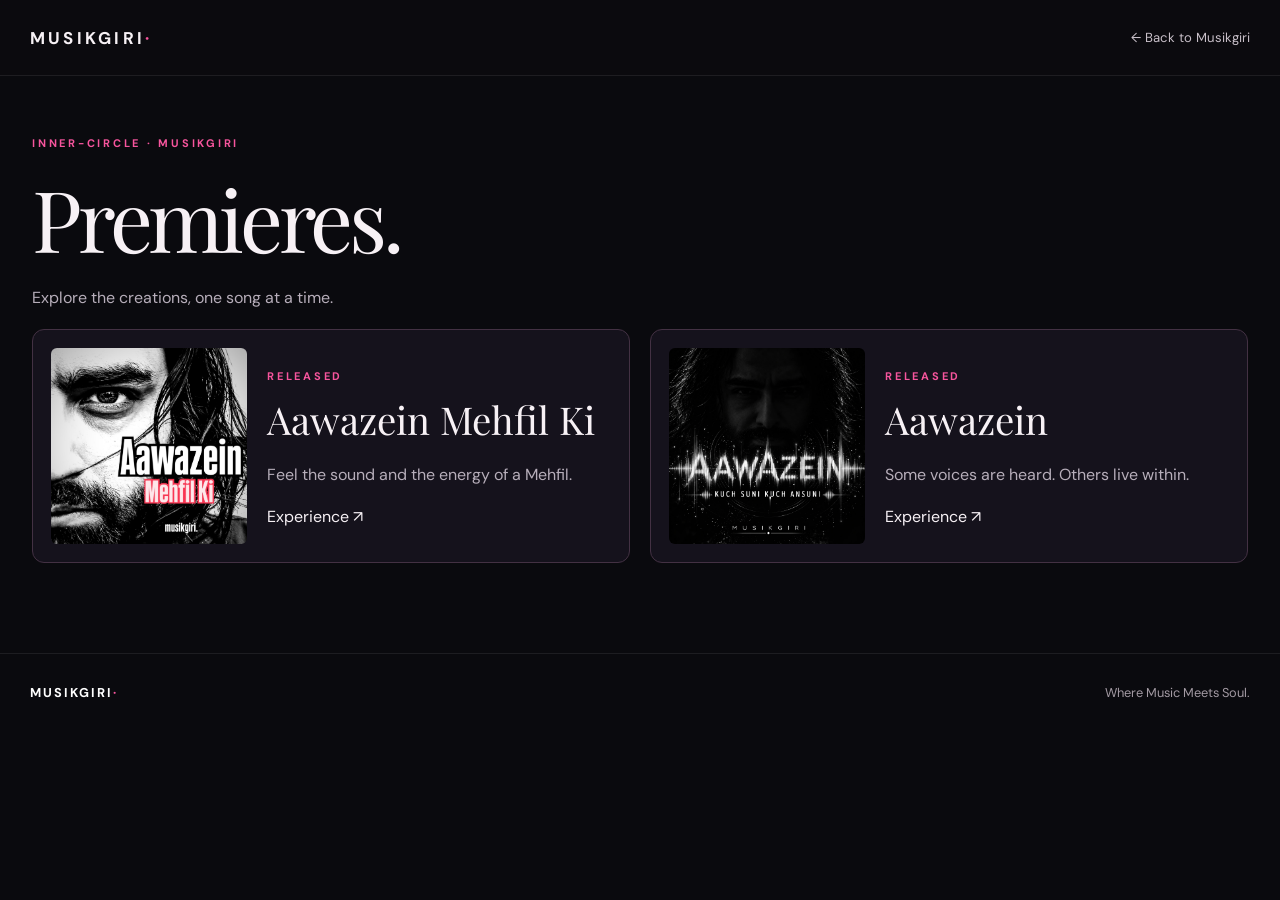
==== commit bb0a7a01: "added aawazein mehfil ki artifacts # 2" ====
--- a/premieres/index.html
+++ b/premieres/index.html
@@ -15,7 +15,7 @@
 <link href="/lyrics.css" rel="stylesheet"/><script defer="True" src="/analytics.js"></script><link href="/release-system.css" rel="stylesheet"/> <link href="https://musikgiri.com/premieres/" rel="canonical"/></head>
 <body class="premieres-page">
 <header class="premiere-site-header"><a aria-label="Musikgiri home" class="wordmark" href="/">MUSIKGIRI<span>·</span></a><a class="premiere-back" href="/">← Back to Musikgiri</a></header>
-<main><section class="container collection"><span class="eyebrow">Inner-circle · Musikgiri</span><h1>Premieres.</h1><p>Explore the creations, one song at a time.</p><div class="collection-grid"><a class="collection-card" href="/premieres/aawazein-mehfil-ki/"><div class="release-placeholder">♫</div><div><span class="eyebrow">upcoming</span><h3>Aawazein Mehfil Ki</h3><p>A new Musikgiri creation. More details coming soon.</p><span>Experience ↗</span></div></a><a class="collection-card" href="/premieres/aawazein/"><img src="/assets/aawazein-cover.webp" alt="Aawazein artwork" loading="lazy"><div><span class="eyebrow">released</span><h3>Aawazein</h3><p>Some voices are heard. Others live within.</p><span>Experience ↗</span></div></a></div></section></main>
+<main><section class="container collection"><span class="eyebrow">Inner-circle · Musikgiri</span><h1>Premieres.</h1><p>Explore the creations, one song at a time.</p><div class="collection-grid"><a class="collection-card" href="/premieres/aawazein-mehfil-ki/"><img src="/assets/Aawazein-Mehfil-Ki-cover.webp" alt="Aawazein Mehfil Ki artwork" loading="lazy"><div><span class="eyebrow">released</span><h3>Aawazein Mehfil Ki</h3><p>Feel the sound and the energy of a Mehfil.</p><span>Experience ↗</span></div></a><a class="collection-card" href="/premieres/aawazein/"><img src="/assets/aawazein-cover.webp" alt="Aawazein artwork" loading="lazy"><div><span class="eyebrow">released</span><h3>Aawazein</h3><p>Some voices are heard. Others live within.</p><span>Experience ↗</span></div></a></div></section></main>
 <footer class="premiere-page-footer"><a href="/">MUSIKGIRI<span>·</span></a><span>Where Music Meets Soul.</span></footer>
 <script defer="" src="/premieres.js"></script>
 <script defer="True" src="/premieres/premiere-lyrics.js"></script></body></html>
